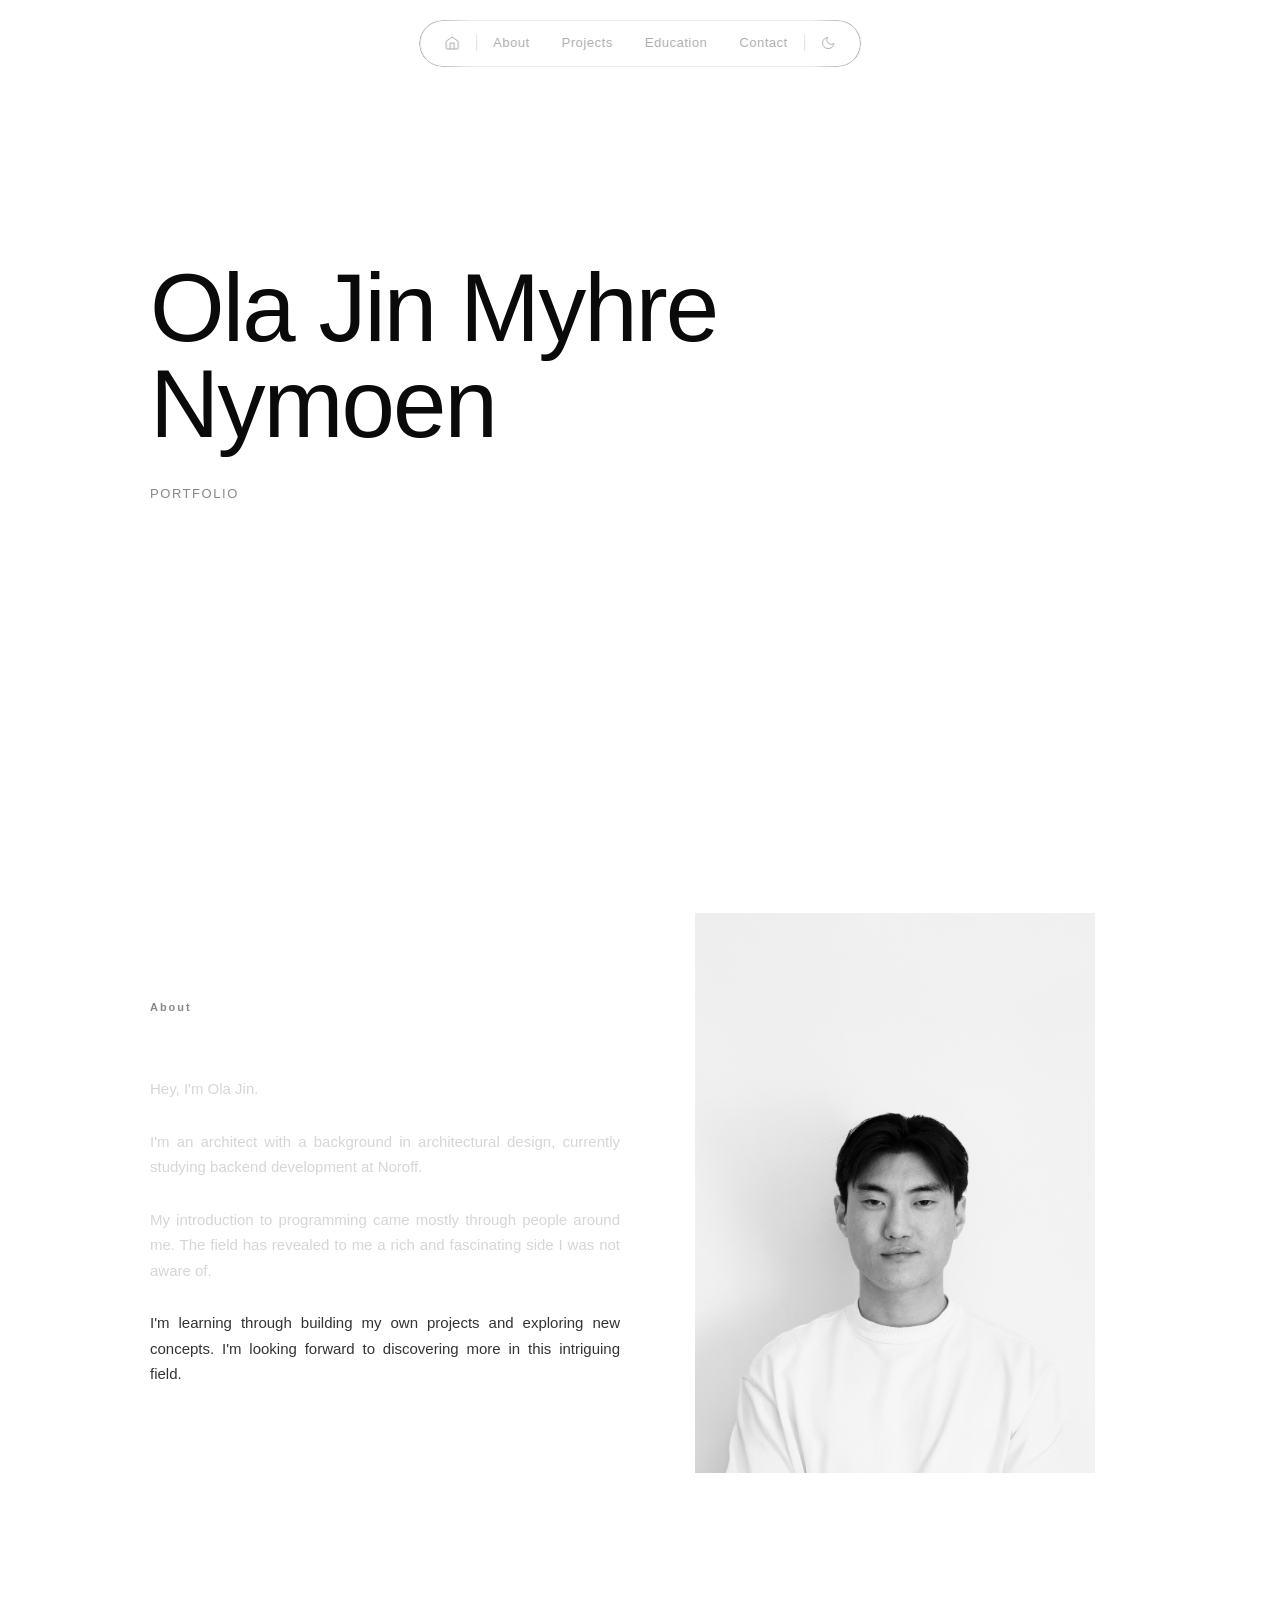
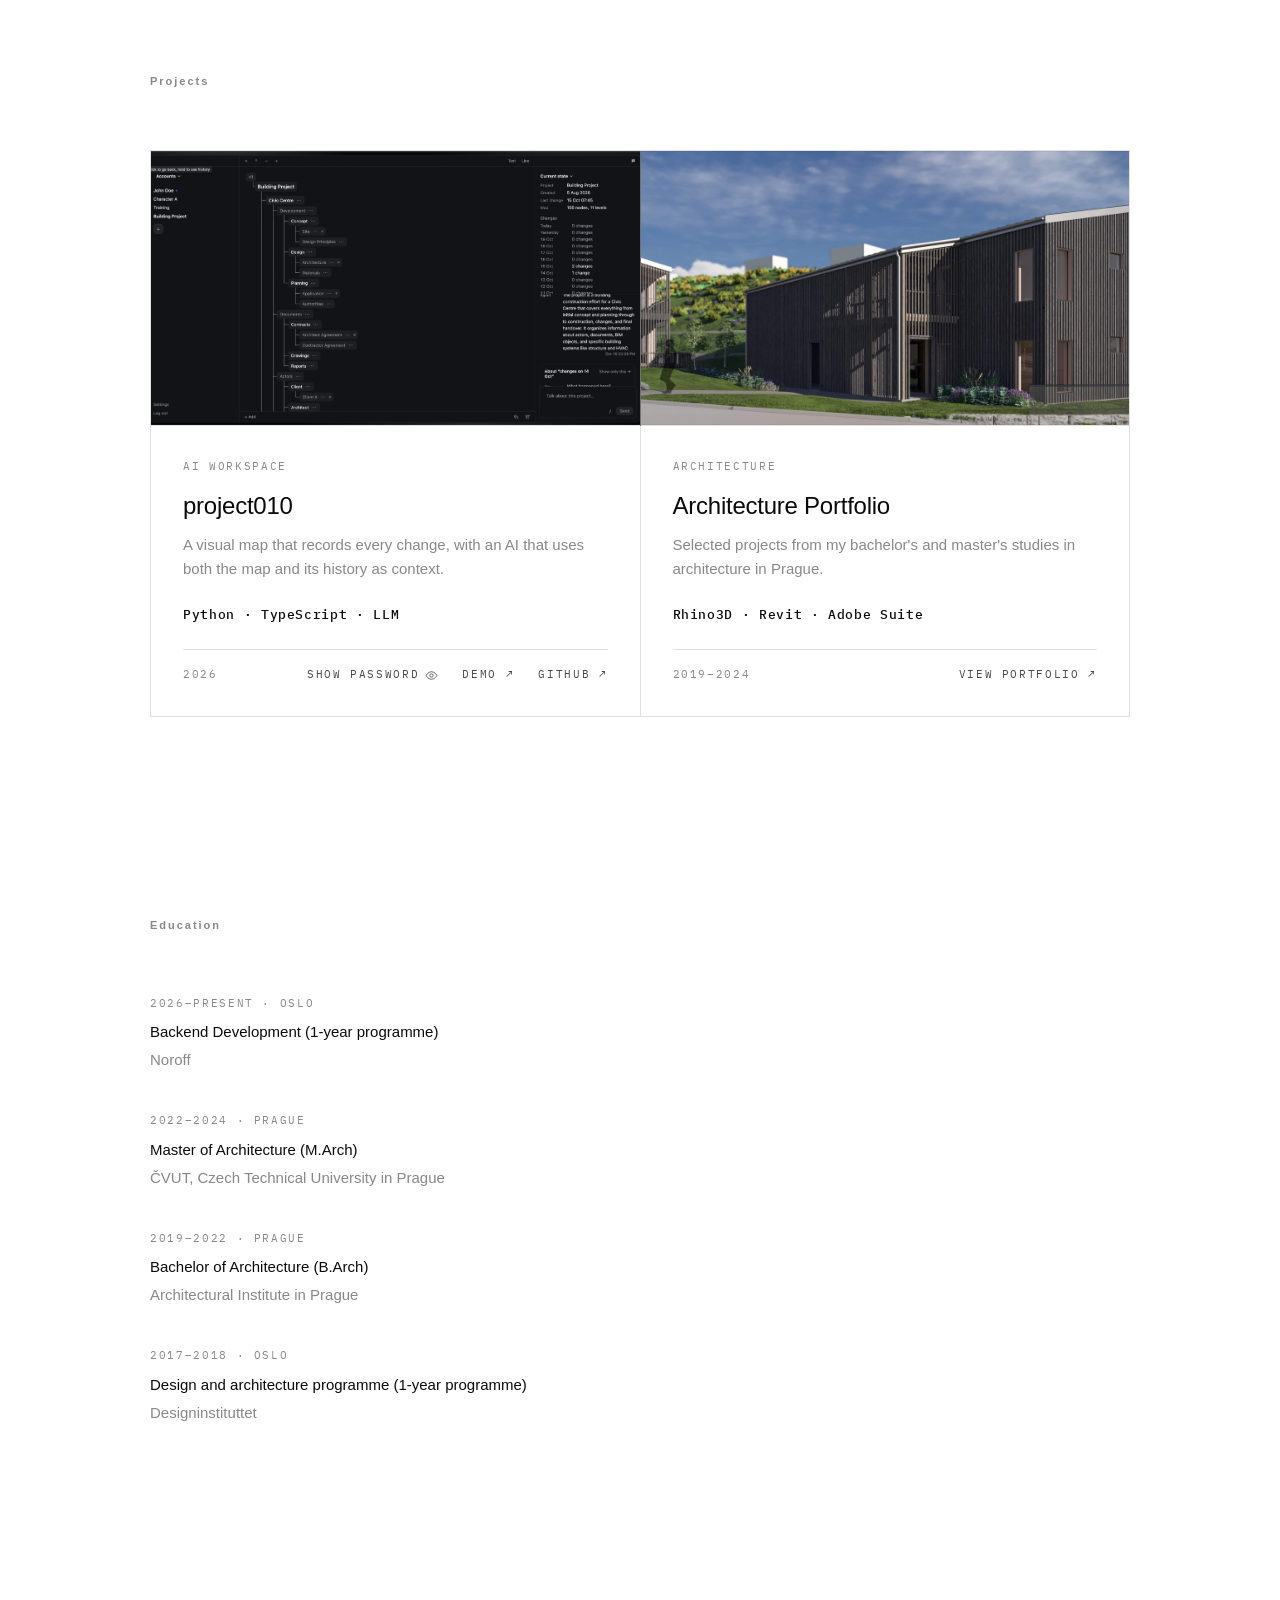
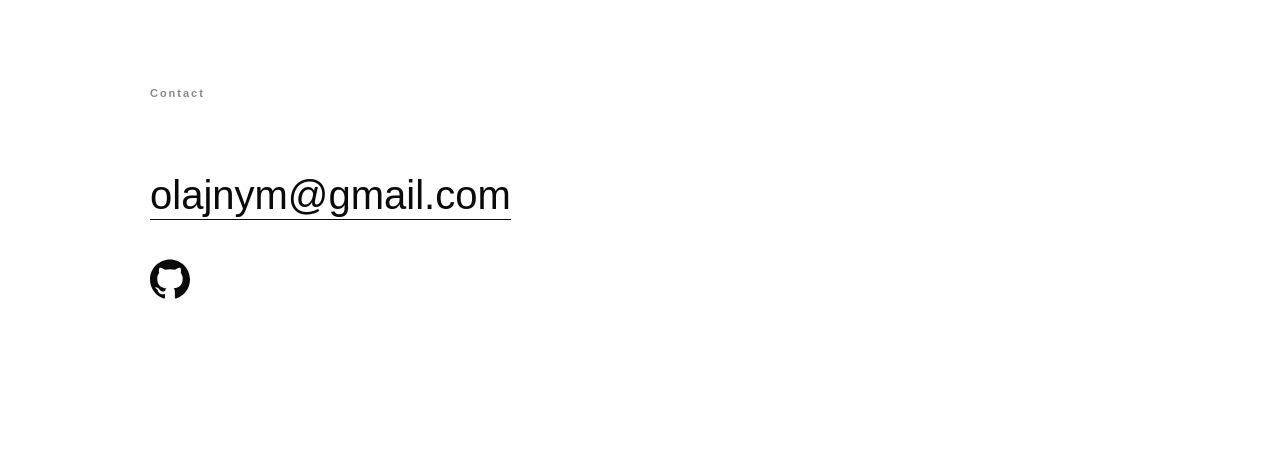
==== index.html @ 300e78ad "About: heading moves with the bio, centred together against the photo Co-Authored-By: Claude Opus 5." ====
<!DOCTYPE html>
<html lang="en">
<head>
    <meta charset="UTF-8">
    <meta name="viewport" content="width=device-width, initial-scale=1.0">
    <title>Ola Jin Myhre Nymoen - Portfolio</title>

    <link rel="preconnect" href="https://fonts.googleapis.com">
    <link rel="preconnect" href="https://fonts.gstatic.com" crossorigin>
    <link rel="stylesheet" href="https://fonts.googleapis.com/css2?family=IBM+Plex+Mono:wght@400;500&display=swap">

    <link rel="stylesheet" href="src/styles/base.css">
    <link rel="stylesheet" href="src/styles/layout.css">
    <link rel="stylesheet" href="src/styles/night-mode.css">
    <link rel="stylesheet" href="src/components/navbar/navbar.css">
    <link rel="stylesheet" href="src/components/particles/particles.css">
    <link rel="stylesheet" href="src/components/projectCards/projectCards.css">
</head>

<body>

    <div id="navbar"></div>

    <canvas id="particle-canvas"></canvas>

    <!-- HOME -->
    <section id="home">
        <h1>
            <span id="name-toggle">
                Ola Jin Myhre<br>
                <span class="name-nymoen">Nymoen</span>
            </span>
        </h1>
        <p class="title">portfolio</p>
    </section>

    <!-- ABOUT -->
    <section id="about">
        <div class="about-inner">
            <h2>About</h2>
            <div class="about-text">
                <p class="bio-line">Hey, I'm Ola Jin.</p>
                <p class="bio-line">I'm an architect with a background in architectural design, currently studying backend development at Noroff.</p>
                <p class="bio-line">My introduction to programming came mostly through people around me. The field has revealed to me a rich and fascinating side I was not aware of.</p>
                <p class="bio-line">I'm learning through building my own projects and exploring new concepts. I'm looking forward to discovering more in this intriguing field.</p>
            </div>
            <div class="about-image">
                <img src="assets/images/profile.jpg" alt="Ola Jin Myhre Nymoen">
            </div>
        </div>
    </section>

    <!-- WORK -->
    <section id="projects">
        <h2>Projects</h2>
        <div class="project-grid">

            <article class="project-card" data-spotlight>
                <div class="project-image">
                    <img src="assets/images/project010.jpg" alt="project010: a building project organized as a tree of nodes, with the chat panel on the right">
                </div>
                <div class="project-body">
                    <p class="project-label">AI workspace</p>
                    <h3>project010</h3>
                    <p class="project-description">A visual map that records every change, with an AI that uses both the map and its history as context.</p>
                    <p class="project-stack">Python &middot; TypeScript &middot; LLM</p>
                    <div class="project-footer">
                        <span>2026</span>
                        <span class="project-links">
                            <span class="project-password" data-password="fjellrev-27"></span>
                            <a href="https://demo-one.fly.dev" class="project-link" target="_blank" rel="noopener noreferrer">Demo &nearr;</a>
                            <a href="https://github.com/olajmn/project010" class="project-link" target="_blank" rel="noopener noreferrer">GitHub &nearr;</a>
                        </span>
                    </div>
                </div>
            </article>

            <article class="project-card" data-spotlight>
                <div class="project-image project-image--carousel" data-carousel>
                    <img src="assets/images/architecture/01-sagvaag-senior-garden.jpg" alt="Sagvåg Senior Garden, 2024" class="is-active">
                    <img src="assets/images/architecture/02-in-the-quarry.jpg" alt="In the Quarry, 2023" loading="lazy">
                    <img src="assets/images/architecture/03-shifted.jpg" alt="Shifted, 2022" loading="lazy">
                    <img src="assets/images/architecture/04-shifted-model.jpg" alt="Shifted, site model, 2022" loading="lazy">
                    <img src="assets/images/architecture/05-womens-house.jpg" alt="Women's House, 2021" loading="lazy">
                    <img src="assets/images/architecture/06-womens-house-axo.jpg" alt="Women's House, axonometric render, 2021" loading="lazy">
                    <!-- Passage left out for now — remove the comment to bring it back:
                    <img src="assets/images/architecture/passage.jpg" alt="Passage, 2021" loading="lazy"> -->
                    <img src="assets/images/architecture/07-lean-to-exterior.jpg" alt="Lean-to, exterior, 2020" loading="lazy">
                    <img src="assets/images/architecture/08-lean-to-night.jpg" alt="Lean-to, night view, 2020" loading="lazy">
                </div>
                <div class="project-body">
                    <p class="project-label">Architecture</p>
                    <h3>Architecture Portfolio</h3>
                    <p class="project-description">Selected projects from my bachelor's and master's studies in architecture in Prague.</p>
                    <p class="project-stack">Rhino3D &middot; Revit &middot; Adobe Suite</p>
                    <div class="project-footer">
                        <span>2019&ndash;2024</span>
                        <a href="https://olajmn.github.io/architecture-portfolio/" class="project-link" target="_blank" rel="noopener noreferrer">View portfolio &nearr;</a>
                    </div>
                </div>
            </article>

        </div>
    </section>

    <!-- EDUCATION -->
    <section id="education">
        <h2>Education</h2>
        <div class="education-list">

            <div class="education-item">
                <p class="edu-meta">2026&ndash;present &middot; Oslo</p>
                <p class="edu-degree">Backend Development (1-year programme)</p>
                <p class="edu-school">Noroff</p>
            </div>

            <div class="education-item">
                <p class="edu-meta">2022&ndash;2024 &middot; Prague</p>
                <p class="edu-degree">Master of Architecture (M.Arch)</p>
                <p class="edu-school">ČVUT, Czech Technical University in Prague</p>
            </div>

            <div class="education-item">
                <p class="edu-meta">2019&ndash;2022 &middot; Prague</p>
                <p class="edu-degree">Bachelor of Architecture (B.Arch)</p>
                <p class="edu-school">Architectural Institute in Prague</p>
            </div>

            <div class="education-item">
                <p class="edu-meta">2017&ndash;2018 &middot; Oslo</p>
                <p class="edu-degree">Design and architecture programme (1-year programme)</p>
                <p class="edu-school">Designinstituttet</p>
            </div>

        </div>
    </section>

    <!-- CONTACT -->
    <section id="contact">
        <h2>Contact</h2>
        <a href="mailto:olajnym@gmail.com">olajnym@gmail.com</a>
        <div class="contact-icons">
            <a href="https://github.com/olajmn" target="_blank">
                <svg role="img" viewBox="0 0 24 24" xmlns="http://www.w3.org/2000/svg"><title>GitHub</title><path d="M12 .297c-6.63 0-12 5.373-12 12 0 5.303 3.438 9.8 8.205 11.385.6.113.82-.258.82-.577 0-.285-.01-1.04-.015-2.04-3.338.724-4.042-1.61-4.042-1.61C4.422 18.07 3.633 17.7 3.633 17.7c-1.087-.744.084-.729.084-.729 1.205.084 1.838 1.236 1.838 1.236 1.07 1.835 2.809 1.305 3.495.998.108-.776.417-1.305.76-1.605-2.665-.3-5.466-1.332-5.466-5.93 0-1.31.465-2.38 1.235-3.22-.135-.303-.54-1.523.105-3.176 0 0 1.005-.322 3.3 1.23.96-.267 1.98-.399 3-.405 1.02.006 2.04.138 3 .405 2.28-1.552 3.285-1.23 3.285-1.23.645 1.653.24 2.873.12 3.176.765.84 1.23 1.91 1.23 3.22 0 4.61-2.805 5.625-5.475 5.92.42.36.81 1.096.81 2.22 0 1.606-.015 2.896-.015 3.286 0 .315.21.69.825.57C20.565 22.092 24 17.592 24 12.297c0-6.627-5.373-12-12-12"/></svg>
            </a>
        </div>
    </section>

    <footer></footer>

    <script type="module" src="src/main.js"></script>

</body>
</html>
---- src/styles/base.css ----
/* ============================================================
   PORTFOLIO — Ola Jin Myhre Nymoen
   Style: Minimalist, black & white, Helvetica
   ============================================================ */


/* ===========================
   RESET & VARIABLES
=========================== */

*, *::before, *::after {
    margin: 0;
    padding: 0;
    box-sizing: border-box;
}

:root {
    --black: #0a0a0a;
    --white: #ffffff;
    --gray: #888888;
    --font: 'Helvetica Neue', Helvetica, Arial, sans-serif;
    --font-mono: 'IBM Plex Mono', ui-monospace, Menlo, monospace;
    --line: rgba(0, 0, 0, 0.12);
    --spot-border: rgba(0, 0, 0, 0.85);   /* frame spotlight, see effects/frameSpotlight.js */
    --max-width: 1100px;
}


/* ===========================
   BASE
=========================== */

body {
    font-family: var(--font);
    color: var(--black);
    background-color: var(--white);
    font-size: 16px;
    line-height: 1.6;
    transition: background-color 0.8s ease, color 0.8s ease;
}

nav, section, footer {
    position: relative;
    z-index: 1;
}

#name-toggle {
    cursor: pointer;
}
---- src/styles/layout.css ----
/* Contents
    1. Sections        (shared section box and h2)
    2. Home
    3. About
    4. Education
    5. Contact
    6. Mobile
   Projects lives in components/projectCards/projectCards.css
*/


/* ===========================
   1. SECTIONS
=========================== */

section {
    max-width: var(--max-width);
    margin: 0 auto;
    padding: 100px 60px;
    scroll-margin-top: 70px;
}

h2 {
    font-size: 11px;
    letter-spacing: 0.18em;
    color: var(--gray);
    margin-bottom: 60px;
    min-height: 1.6em;
}


/* ===========================
   2. HOME
=========================== */

#home {
    padding-top: 260px;
    padding-bottom: 40vh;
    min-height: calc(500px + 40vh);
}

#home h1 {
    font-size: clamp(48px, 8vw, 96px);
    font-weight: 300;
    line-height: 1.0;
    letter-spacing: -0.02em;
    margin-bottom: 32px;
    transform-origin: left top;
}

#home .title {
    font-size: 13px;
    font-weight: 400;
    letter-spacing: 0.12em;
    text-transform: uppercase;
    color: var(--gray);
    margin-bottom: 8px;
}


/* ===========================
   3. ABOUT
=========================== */

#about {
    padding-top: 40px;
}

/* Heading and bio form one block, centred against the photo: the two 1fr rows
   share the leftover height equally above and below it. */
.about-inner {
    display: grid;
    grid-template-columns: repeat(2, 1fr);
    grid-template-rows: 1fr auto auto 1fr;
    grid-template-areas:
        ".       image"
        "heading image"
        "text    image"
        ".       image";
    column-gap: 40px;
}

#about h2       { grid-area: heading; }
.about-text     { grid-area: text; }

.about-image {
    grid-area: image;
    width: 85%;
    margin: 0 auto;
}

.about-image img {
    width: 100%;
    height: 560px;
    object-fit: cover;
    object-position: top;
    display: block;
    filter: grayscale(100%);
}

#about p {
    font-size: 15px;
    font-weight: 400;
    line-height: 1.7;
    max-width: 680px;
    color: #333;
    margin-bottom: 27px;
    text-align: justify;
}

.bio-line {
    transition: opacity 0.15s ease;
}

/* No trailing margin, so the centring against the photo is exact */
#about p:last-child {
    margin-bottom: 0;
}


/* ===========================
   4. EDUCATION
=========================== */

.education-list {
    display: flex;
    flex-direction: column;
    gap: 40px;
}

.education-item {
    display: flex;
    flex-direction: column;
    gap: 4px;
}

/* Metadata (years, place) in mono, content in Helvetica — same rule as the project cards */
.edu-meta {
    font-family: var(--font-mono);
    font-size: 11px;
    letter-spacing: 0.15em;
    text-transform: uppercase;
    color: var(--gray);
    margin-bottom: 4px;
}

.edu-degree,
.edu-school {
    font-size: 15px;
    font-weight: 400;
}

.edu-degree { color: var(--black); }
.edu-school { color: var(--gray); }


/* ===========================
   5. CONTACT
=========================== */

#contact {
    padding-top: 160px;
    padding-bottom: 160px;
}

#contact a {
    font-size: clamp(24px, 4vw, 40px);
    font-weight: 300;
    color: var(--black);
    text-decoration: none;
    border-bottom: 1px solid var(--black);
    padding-bottom: 2px;
    transition: opacity 0.2s;
}

#contact a:hover { opacity: 0.35; }

.contact-icons {
    margin-top: 32px;
    display: flex;
    gap: 20px;
}

#contact .contact-icons a {
    color: var(--black);
    opacity: 1;
    transition: opacity 0.2s;
    border-bottom: none;
    padding-bottom: 0;
    font-size: inherit;
}

#contact .contact-icons a:hover {
    opacity: 0.35;
}

.contact-icons svg {
    width: 40px;
    height: 40px;
    fill: currentColor;
}


/* ===========================
   6. MOBILE
=========================== */

@media (max-width: 768px) {

    section {
        padding: 72px 24px;
    }

    #home {
        padding-top: 140px;
        padding-bottom: 60px;
        min-height: 0;
    }

    /* Same order as before on phones: heading, photo, text */
    .about-inner {
        grid-template-columns: 1fr;
        grid-template-rows: auto;
        grid-template-areas: "heading" "image" "text";
    }

    .about-image {
        width: 100%;
        margin-bottom: 48px;
    }

    .about-image img {
        height: 420px;
    }

    #contact {
        padding-top: 80px;
        padding-bottom: 80px;
    }

    footer {
        padding: 28px 24px;
    }
}
---- src/styles/night-mode.css ----
/* ===========================
   NIGHT MODE
=========================== */

body.night-mode                        { background-color: #000; color: var(--white); --line: rgba(255, 255, 255, 0.12); --spot-border: rgba(255, 255, 255, 0.7); }
body.night-mode #home h1               { color: var(--white); }
body.night-mode #about p,
body.night-mode h2                     { color: rgba(255, 255, 255, 0.6); }
body.night-mode #contact a             { color: var(--white); border-color: var(--white); }

body.night-mode #particle-canvas       { opacity: 1; }
body.night-mode #particle-canvas.is-dimmed { opacity: 0.35; }   /* past the hero, see particles.js */

body.night-mode .edu-degree            { color: var(--white); }
---- src/components/navbar/navbar.css ----
/* ===========================
   NAVBAR — structure
=========================== */

nav {
    position: fixed;
    top: 20px;
    left: 50%;
    transform: translateX(-50%);
    display: inline-flex;
    align-items: center;
    gap: 16px;
    padding: 13px 25px;   /* 12px 24px + the 1px frame drawn by ::before */
    background: rgba(255, 255, 255, 0.3);
    backdrop-filter: blur(16px);
    -webkit-backdrop-filter: blur(16px);
    border-radius: 100px;
    z-index: 100;
    white-space: nowrap;
    overflow: hidden;
    --nav-line: rgba(0, 0, 0, 0.08);
    --nav-cap: rgba(0, 0, 0, 0.35);   /* darker ends, like brackets: ( … ) */
}

/* The frame is drawn as a 1px ring instead of a border, because overflow: hidden
   would clip a highlight placed over a real border.
   ::before is the resting line, ::after the spotlight that follows the mouse
   (--spot-x / --spot-y from effects/frameSpotlight.js). */
nav::before,
nav::after {
    content: '';
    position: absolute;
    inset: 0;
    padding: 1px;
    border-radius: inherit;
    pointer-events: none;
    -webkit-mask: linear-gradient(#000 0 0) content-box, linear-gradient(#000 0 0);
    -webkit-mask-composite: xor;
    mask-composite: exclude;
}

nav::before {
    background:
        linear-gradient(to right, var(--nav-cap), transparent 50px, transparent calc(100% - 50px), var(--nav-cap)),
        var(--nav-line);
}

nav::after {
    background: radial-gradient(150px circle at var(--spot-x, 50%) var(--spot-y, 50%), var(--spot-border), transparent 70%);
    opacity: 0;
    transition: opacity 0.3s ease;
}

.navbar-home {
    color: #aaa;
    display: flex;
    align-items: center;
    transition: color 0.2s;
}

.navbar-divider {
    width: 1px;
    height: 16px;
    background: #e0e0e0;
    transition: background 0.6s ease;
}

.navbar-links {
    display: flex;
    gap: 32px;
}

.navbar-links a {
    font-size: 13px;
    letter-spacing: 0.04em;
    text-decoration: none;
    color: #aaa;
    transition: color 0.2s;
}

.navbar-night-toggle {
    position: relative;
    width: 15px;
    height: 15px;
    background: none;
    border: none;
    cursor: pointer;
    color: #aaa;
    padding: 0;
    transition: color 0.2s;
}

.icon-moon, .icon-sun {
    position: absolute;
    top: 50%;
    left: 50%;
    transition: opacity 0.4s ease, transform 0.4s ease;
}

.icon-moon {
    opacity: 1;
    transform: translate(-50%, -50%) rotate(0deg) scale(1);
}

.icon-sun {
    opacity: 0;
    transform: translate(-50%, -50%) rotate(-90deg) scale(0.5);
}


/* ===========================
   NAVBAR — hover
=========================== */

nav:hover::after              { opacity: 1; }
nav:hover .navbar-divider     { background: #cfcfcf; }   /* a hint, not a flash — the frame spotlight does the main work */
.navbar-home:hover            { color: #000; }
.navbar-links a:hover         { color: #000; }
.navbar-night-toggle:hover    { color: #000; }


/* ===========================
   NAVBAR — night mode
=========================== */

body.night-mode nav                  { background: rgba(0, 0, 0, 0.3); --nav-line: rgba(255, 255, 255, 0.12); --nav-cap: rgba(255, 255, 255, 0.35); }
body.night-mode nav:hover .navbar-divider { background: rgba(255, 255, 255, 0.22); }

body.night-mode .navbar-home            { color: rgba(255, 255, 255, 0.4); }
body.night-mode .navbar-home:hover      { color: #fff; }

body.night-mode .navbar-links a         { color: rgba(255, 255, 255, 0.4); }
body.night-mode .navbar-links a:hover   { color: #fff; }

body.night-mode .navbar-divider         { background: rgba(255, 255, 255, 0.15); }

body.night-mode .navbar-night-toggle    { color: rgba(255, 255, 255, 0.4); }
body.night-mode .navbar-night-toggle:hover { color: #fff; }

body.night-mode .icon-moon { opacity: 0; transform: translate(-50%, -50%) rotate(90deg) scale(0.5); }
body.night-mode .icon-sun  { opacity: 1; transform: translate(-50%, -50%) rotate(0deg) scale(1); }


/* ===========================
   NAVBAR — mobile
=========================== */

@media (max-width: 768px) {
    nav {
        padding: 11px 17px;
        gap: 10px;
    }

    .navbar-links {
        gap: 16px;
    }
}

@media (max-width: 400px) {
    .navbar-links {
        gap: 10px;
    }

    .navbar-links a {
        font-size: 12px;
    }
}
---- src/components/particles/particles.css ----
#particle-canvas {
    position: fixed;
    top: 0;
    left: 0;
    width: 100%;
    height: 100%;
    z-index: 0;
    opacity: 0;
    pointer-events: none;
    transition: opacity 0.8s ease;
}
---- src/components/projectCards/projectCards.css ----
/* ===========================
   PROJECT CARDS
=========================== */

/* Contents
    1. Grid and card
    2. Image
       - .project-image--carousel   (driven by carousel.js)
    3. Text
       - .project-label, h3, .project-description, .project-stack
    4. Footer and links
    5. Demo password                (filled in by demoPassword.js)
    6. Hover
    7. Image seam (desktop)
    8. Mobile
    9. Night mode
*/


/* ===========================
   1. GRID AND CARD
=========================== */

.project-grid {
    display: grid;
    grid-template-columns: repeat(2, 1fr);
    border-top: 1px solid var(--line);
    border-left: 1px solid var(--line);
}

/* Each card draws only its right and bottom edge, so neighbours share one line */
.project-card {
    position: relative;
    display: flex;
    flex-direction: column;
    border-right: 1px solid var(--line);
    border-bottom: 1px solid var(--line);
    --tint: rgba(0, 0, 0, 0.025);
}

.project-body {
    display: flex;
    flex-direction: column;
    flex: 1;
    padding: 32px;
}


/* ===========================
   2. IMAGE
=========================== */

.project-image {
    aspect-ratio: 16 / 9;
    overflow: hidden;
    border-bottom: 1px solid var(--line);
}

.project-image img {
    width: 100%;
    height: 100%;
    object-fit: cover;
    object-position: center top;
    display: block;
    transition: transform 0.5s ease;
}

/* Images stacked on top of each other; carousel.js fades between them */
.project-image--carousel {
    position: relative;
}

.project-image--carousel img {
    position: absolute;
    inset: 0;
    object-position: center;
    opacity: 0;
    transition: opacity 1.2s ease, transform 0.5s ease;
}

.project-image--carousel img.is-active {
    opacity: 1;
}


/* ===========================
   3. TEXT
=========================== */

.project-label {
    font-family: var(--font-mono);
    font-size: 11px;
    letter-spacing: 0.15em;
    text-transform: uppercase;
    color: var(--gray);
    margin-bottom: 16px;
}

.project-card h3 {
    font-size: 24px;
    font-weight: 500;
    letter-spacing: -0.01em;
    line-height: 1.2;
    color: var(--black);
    margin-bottom: 12px;
}

.project-description {
    font-size: 15px;
    color: var(--gray);
    margin-bottom: 24px;
}

.project-stack {
    font-family: var(--font-mono);
    font-size: 13px;
    font-weight: 500;
    letter-spacing: 0.05em;
    margin-bottom: 24px;
}


/* ===========================
   4. FOOTER AND LINKS
=========================== */

/* margin-top: auto pins the footer to the bottom, so both cards line up */
.project-footer {
    margin-top: auto;
    padding-top: 16px;
    border-top: 1px solid var(--line);
    display: flex;
    flex-wrap: wrap;
    justify-content: space-between;
    gap: 8px 24px;
    font-family: var(--font-mono);
    font-size: 11px;
    letter-spacing: 0.15em;
    text-transform: uppercase;
    color: var(--gray);
}

.project-links {
    display: flex;
    flex-wrap: wrap;
    gap: 8px 24px;
}

.project-link {
    color: var(--black);
    text-decoration: none;
    opacity: 0.75;
    transition: opacity 0.3s ease;
}

.project-link:hover {
    opacity: 1;
}


/* ===========================
   5. DEMO PASSWORD
=========================== */

/* Filled in by demoPassword.js: "Show password" + eye, or the password + hide + copy */
.project-password {
    display: inline-flex;
    align-items: center;
    gap: 8px;
}

.password-toggle,
.password-copy {
    display: inline-flex;
    align-items: center;
    gap: 6px;
    font: inherit;
    letter-spacing: inherit;
    text-transform: inherit;
    background: none;
    border: none;
    padding: 0;
    cursor: pointer;
}

.password-text {
    color: var(--black);
    text-transform: none;
    user-select: all;
}

/* display: inline-flex above would otherwise override the hidden attribute */
.project-password [hidden] {
    display: none;
}

.project-password svg {
    width: 13px;
    height: 13px;
    flex-shrink: 0;
}


/* ===========================
   6. HOVER — zoom inside a fixed frame, an even tint, and a frame spotlight
=========================== */

.project-card:hover .project-image img { transform: scale(1.04); }

/* Only the content zooms — the stack line and footer (with its buttons) stay put */
.project-card h3,
.project-description {
    transition: transform 0.5s ease;
}

.project-card:hover h3,
.project-card:hover .project-description { transform: scale(1.03); }

/* An even tint over the whole card — only the frame follows the mouse */
.project-card::after {
    content: '';
    position: absolute;
    inset: 0;
    pointer-events: none;
    background: var(--tint);
    opacity: 0;
    transition: opacity 0.3s ease;
}

/* A spotlight that follows the mouse (--spot-x / --spot-y from effects/frameSpotlight.js),
   masked to a 1px ring over the card's frame.
   inset: -1px reaches the shared lines on the top/left owned by neighbours. */
.project-card::before {
    content: '';
    position: absolute;
    inset: -1px;
    padding: 1px;
    pointer-events: none;
    background: radial-gradient(300px circle at var(--spot-x, 50%) var(--spot-y, 50%), var(--spot-border), transparent 70%);
    -webkit-mask: linear-gradient(#000 0 0) content-box, linear-gradient(#000 0 0);
    -webkit-mask-composite: xor;
    mask-composite: exclude;
    opacity: 0;
    transition: opacity 0.3s ease;
}

.project-card:hover::before,
.project-card:hover::after { opacity: 1; }

@media (prefers-reduced-motion: reduce) {
    .project-card:hover .project-image img,
    .project-card:hover h3,
    .project-card:hover .project-description { transform: none; }
}


/* ===========================
   7. IMAGE SEAM (DESKTOP)
=========================== */

/* The light grey seam between two images reads as white next to dark photos.
   A 1px shadow on the left card's image covers that part of its right border.
   Desktop only — on mobile the cards stack and there is no seam. */
@media (min-width: 769px) {
    .project-card:nth-child(odd):not(:last-child) .project-image {
        box-shadow: 1px 0 0 rgba(0, 0, 0, 0.5);
    }
}


/* ===========================
   8. MOBILE
=========================== */

@media (max-width: 768px) {
    .project-grid {
        grid-template-columns: 1fr;
    }

    .project-body {
        padding: 24px;
    }
}


/* ===========================
   9. NIGHT MODE
=========================== */

body.night-mode .project-card      { --tint: rgba(255, 255, 255, 0.04); }
body.night-mode .project-link,
body.night-mode .password-text     { color: var(--white); }
body.night-mode .project-card h3   { color: var(--white); }
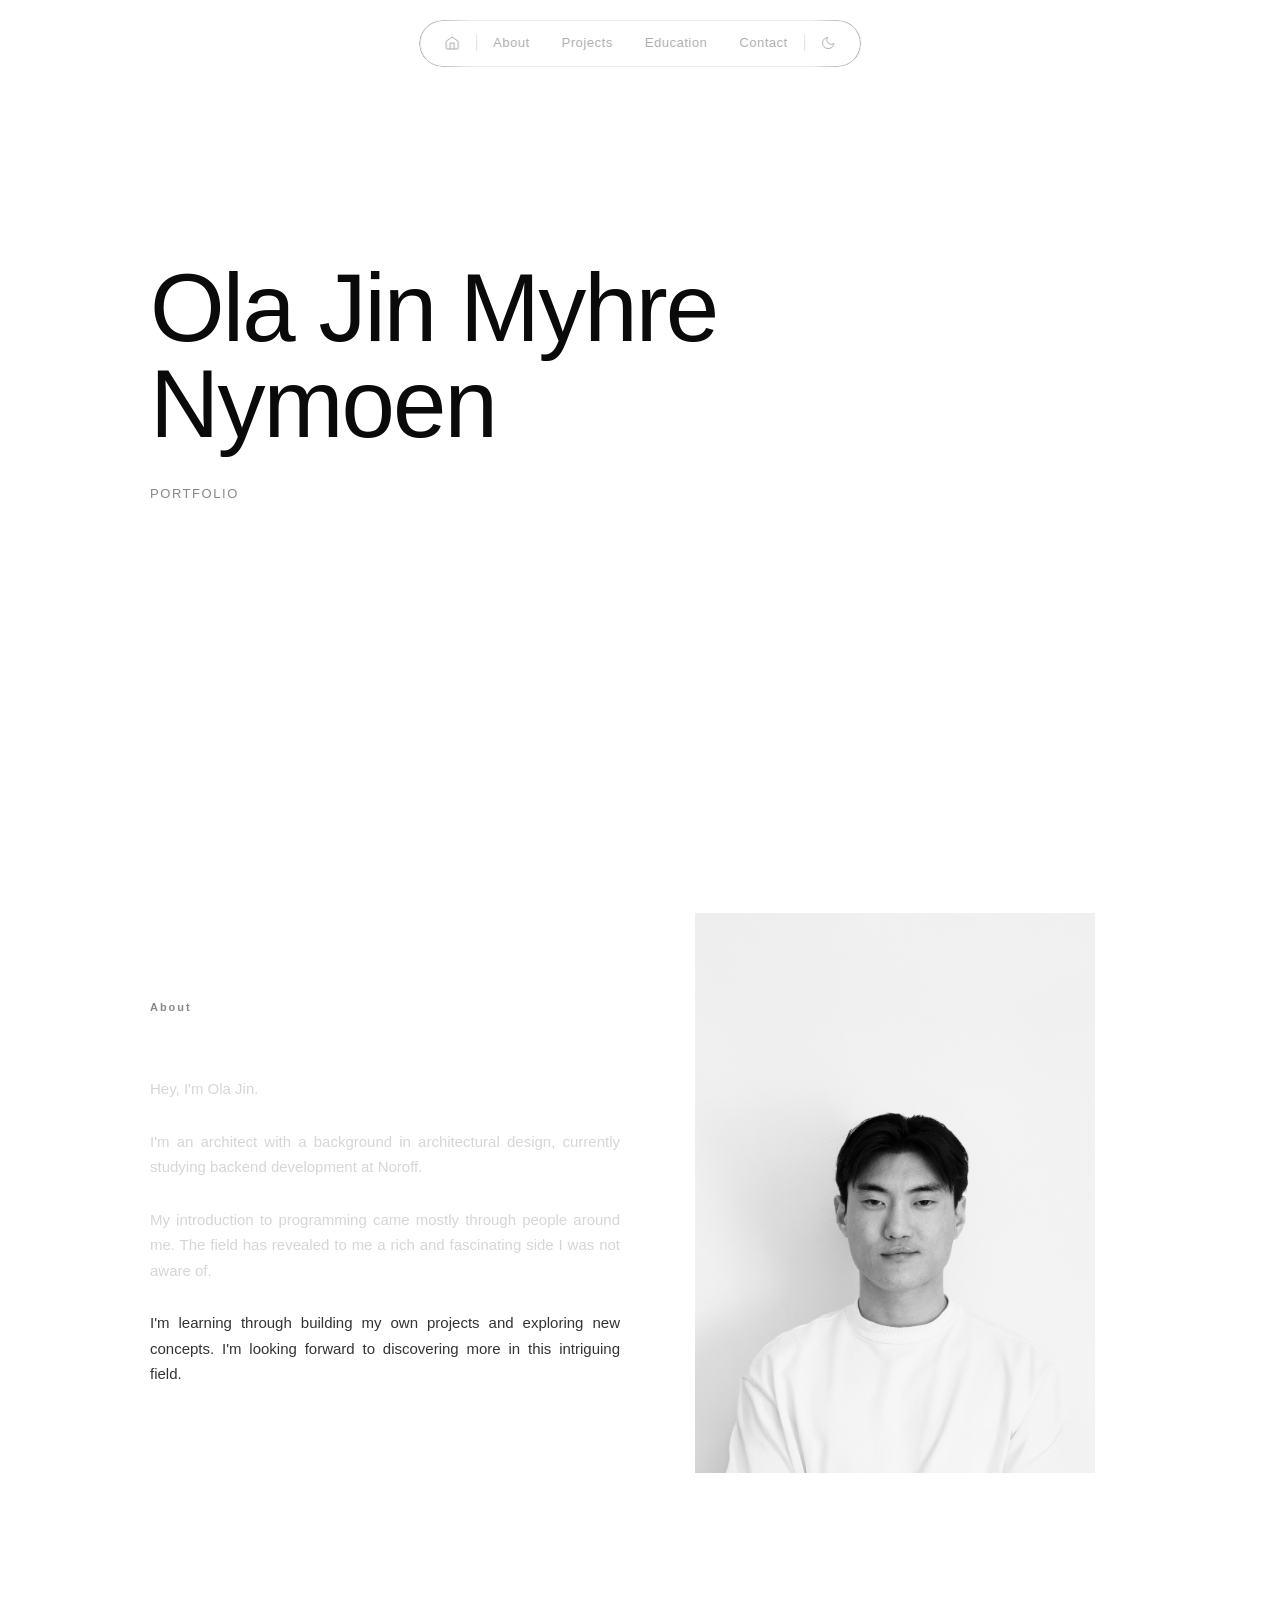
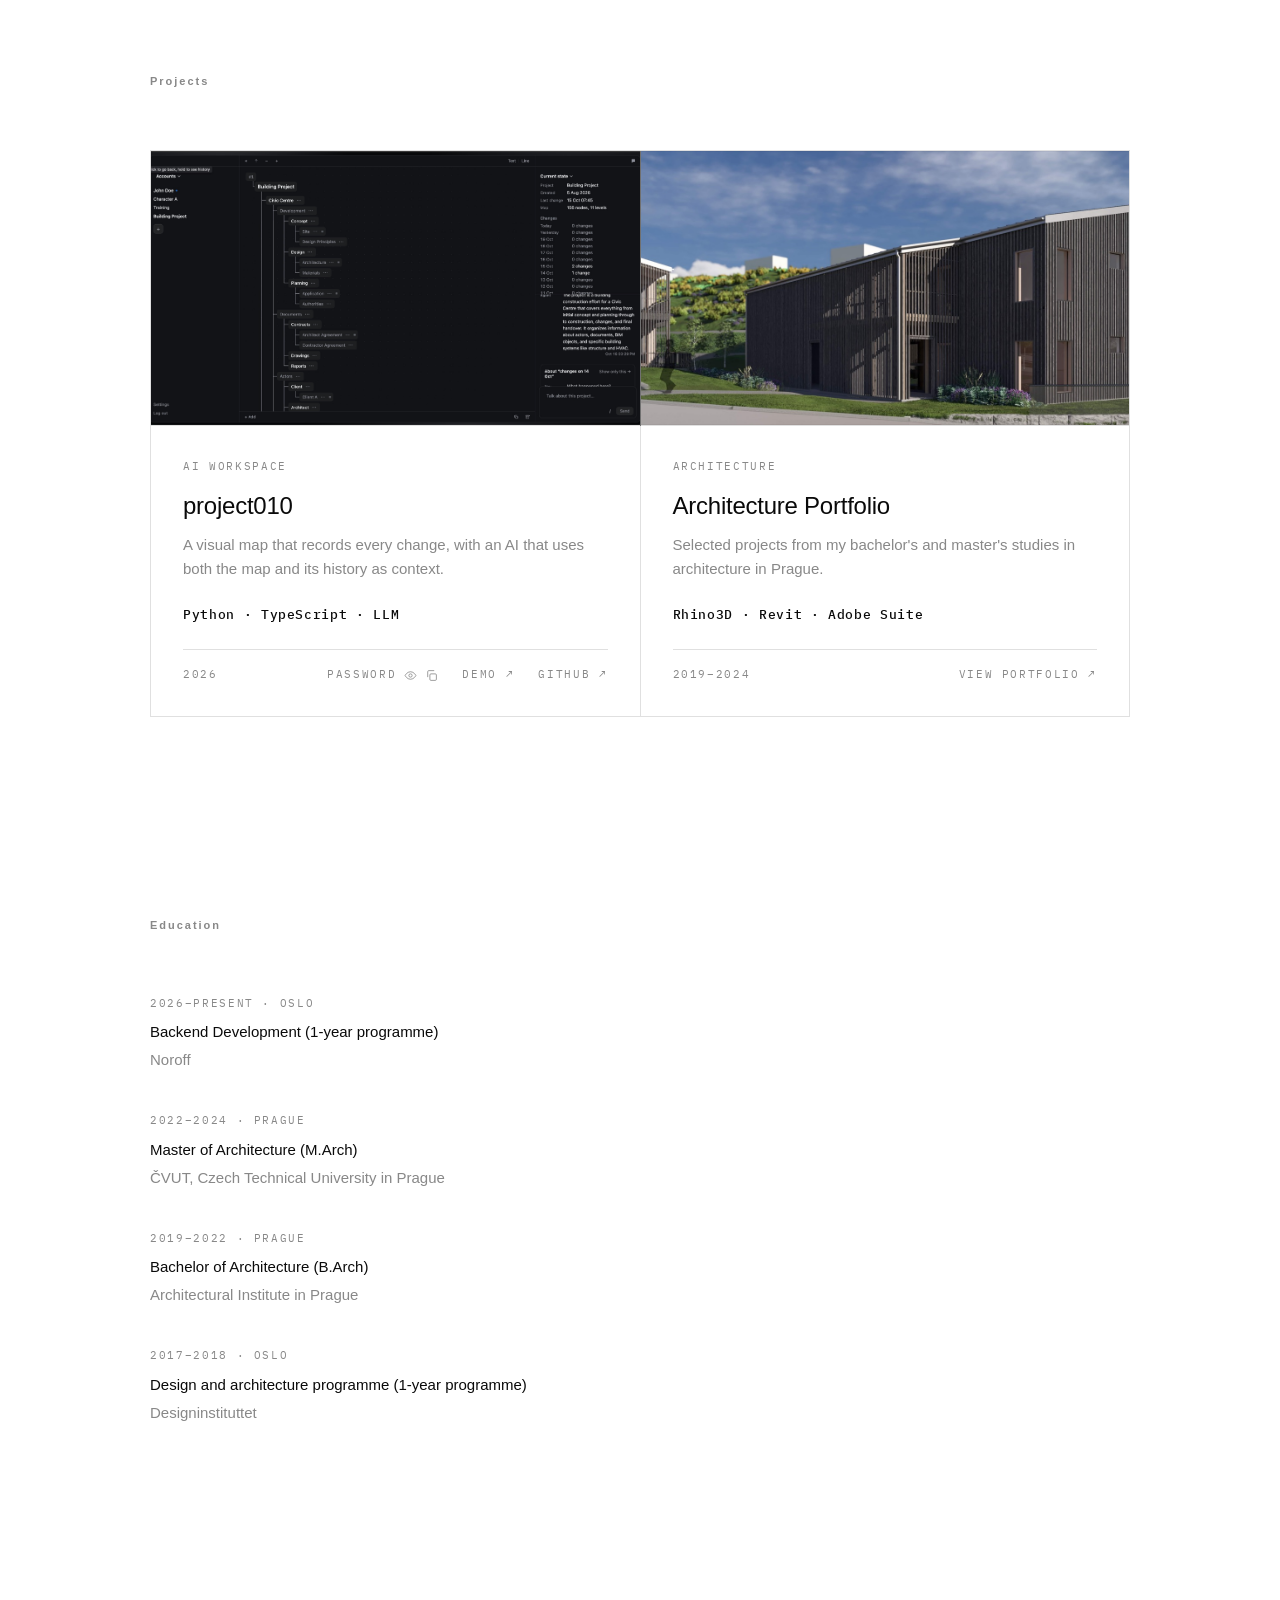
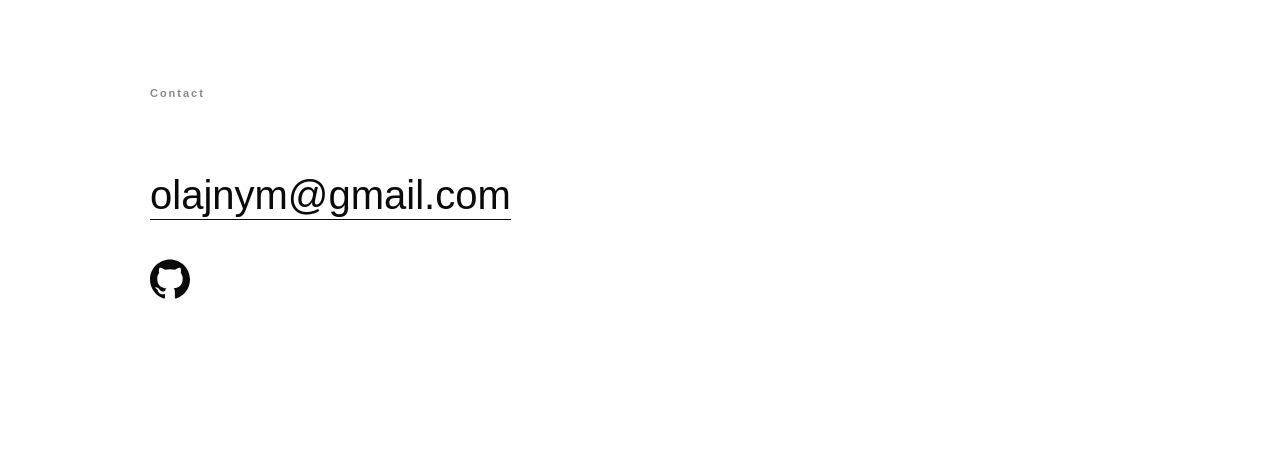
==== commit 384c5454: "Demo password styles in their own demoPassword.css, tidy leftovers Moves the password field, tooltip" ====
--- a/index.html
+++ b/index.html
@@ -15,6 +15,7 @@
     <link rel="stylesheet" href="src/components/navbar/navbar.css">
     <link rel="stylesheet" href="src/components/particles/particles.css">
     <link rel="stylesheet" href="src/components/projectCards/projectCards.css">
+    <link rel="stylesheet" href="src/components/projectCards/demoPassword.css">
 </head>
 
 <body>
--- a/src/components/projectCards/projectCards.css
+++ b/src/components/projectCards/projectCards.css
@@ -9,11 +9,11 @@
     3. Text
        - .project-label, h3, .project-description, .project-stack
     4. Footer and links
-    5. Demo password                (filled in by demoPassword.js)
-    6. Hover
-    7. Image seam (desktop)
-    8. Mobile
-    9. Night mode
+    5. Hover
+    6. Image seam (desktop)
+    7. Mobile
+    8. Night mode
+   The demo password in the footer has its own demoPassword.css
 */
 
 
@@ -146,63 +146,20 @@
     gap: 8px 24px;
 }
 
+/* Same grey as the year at rest; darkens on hover */
 .project-link {
+    color: var(--gray);
+    text-decoration: none;
+    transition: color 0.3s ease;
+}
+
+.project-link:hover {
     color: var(--black);
-    text-decoration: none;
-    opacity: 0.75;
-    transition: opacity 0.3s ease;
-}
-
-.project-link:hover {
-    opacity: 1;
-}
-
-
-/* ===========================
-   5. DEMO PASSWORD
-=========================== */
-
-/* Filled in by demoPassword.js: "Show password" + eye, or the password + hide + copy */
-.project-password {
-    display: inline-flex;
-    align-items: center;
-    gap: 8px;
-}
-
-.password-toggle,
-.password-copy {
-    display: inline-flex;
-    align-items: center;
-    gap: 6px;
-    font: inherit;
-    letter-spacing: inherit;
-    text-transform: inherit;
-    background: none;
-    border: none;
-    padding: 0;
-    cursor: pointer;
-}
-
-.password-text {
-    color: var(--black);
-    text-transform: none;
-    user-select: all;
-}
-
-/* display: inline-flex above would otherwise override the hidden attribute */
-.project-password [hidden] {
-    display: none;
-}
-
-.project-password svg {
-    width: 13px;
-    height: 13px;
-    flex-shrink: 0;
-}
-
-
-/* ===========================
-   6. HOVER — zoom inside a fixed frame, an even tint, and a frame spotlight
+}
+
+
+/* ===========================
+   5. HOVER — zoom inside a fixed frame, an even tint, and a frame spotlight
 =========================== */
 
 .project-card:hover .project-image img { transform: scale(1.04); }
@@ -255,7 +212,7 @@
 
 
 /* ===========================
-   7. IMAGE SEAM (DESKTOP)
+   6. IMAGE SEAM (DESKTOP)
 =========================== */
 
 /* The light grey seam between two images reads as white next to dark photos.
@@ -269,7 +226,7 @@
 
 
 /* ===========================
-   8. MOBILE
+   7. MOBILE
 =========================== */
 
 @media (max-width: 768px) {
@@ -284,10 +241,9 @@
 
 
 /* ===========================
-   9. NIGHT MODE
+   8. NIGHT MODE
 =========================== */
 
 body.night-mode .project-card      { --tint: rgba(255, 255, 255, 0.04); }
-body.night-mode .project-link,
-body.night-mode .password-text     { color: var(--white); }
+body.night-mode .project-link:hover { color: var(--white); }
 body.night-mode .project-card h3   { color: var(--white); }
--- a/src/components/projectCards/demoPassword.css
+++ b/src/components/projectCards/demoPassword.css
@@ -0,0 +1,125 @@
+/* ===========================
+   DEMO PASSWORD
+=========================== */
+
+/* Contents
+    1. Field          (filled in by demoPassword.js: "Password" or the password, eye, copy)
+    2. Tooltip        ("Toggle visibility" / "Copy password")
+    3. Copied bubble  (takes the tooltip's place, then floats up and fades)
+    4. Night mode
+*/
+
+
+/* ===========================
+   1. FIELD
+=========================== */
+
+.project-password {
+    display: inline-flex;
+    align-items: center;
+    gap: 8px;
+}
+
+.password-toggle,
+.password-copy {
+    display: inline-flex;
+    align-items: center;
+    background: none;
+    border: none;
+    padding: 0;
+    cursor: pointer;
+}
+
+.password-text.is-visible {
+    text-transform: none;
+    user-select: all;
+}
+
+.project-password svg {
+    width: 13px;
+    height: 13px;
+    flex-shrink: 0;
+}
+
+
+/* ===========================
+   2. TOOLTIP
+=========================== */
+
+.project-password [data-tooltip] {
+    position: relative;
+}
+
+/* Shared look of the tooltip and the "Copied!" bubble */
+.project-password [data-tooltip]::after,
+.copied-bubble {
+    position: absolute;
+    left: 50%;
+    z-index: 1;
+    padding: 5px 9px;
+    border-radius: 4px;
+    background: #222;
+    color: var(--white);
+    font-family: var(--font);
+    font-size: 12px;
+    letter-spacing: normal;
+    text-transform: none;
+    white-space: nowrap;
+    pointer-events: none;
+}
+
+.project-password [data-tooltip]::after {
+    content: attr(data-tooltip);
+    top: calc(100% + 8px);
+    transform: translateX(-50%);
+    opacity: 0;
+    transition: opacity 0.15s ease;
+}
+
+.project-password [data-tooltip]:hover::after {
+    opacity: 1;
+    transition-delay: 0.6s;
+}
+
+/* Set by demoPassword.js after copying, until the mouse leaves the button.
+   Hidden instantly, so "Copy password" seems to turn into "Copied!" */
+.project-password [data-tooltip].tooltip-hidden::after {
+    opacity: 0;
+    transition: none;
+}
+
+
+/* ===========================
+   3. COPIED BUBBLE
+=========================== */
+
+/* Appears exactly where the tooltip was, then floats upward and fades */
+.copied-bubble {
+    top: calc(100% + 8px);
+    animation: copied-float 1.2s ease-out forwards;
+}
+
+@keyframes copied-float {
+    0%, 35% { opacity: 1; transform: translate(-50%, 0); }
+    100%    { opacity: 0; transform: translate(-50%, -12px); }
+}
+
+@media (prefers-reduced-motion: reduce) {
+    .copied-bubble { animation: copied-fade 1.2s ease-out forwards; }
+
+    @keyframes copied-fade {
+        0%, 70% { opacity: 1; transform: translateX(-50%); }
+        100%    { opacity: 0; transform: translateX(-50%); }
+    }
+}
+
+
+/* ===========================
+   4. NIGHT MODE
+=========================== */
+
+body.night-mode .project-password [data-tooltip]::after,
+body.night-mode .copied-bubble {
+    background: #1a1a1a;
+    border: 1px solid rgba(255, 255, 255, 0.15);
+}
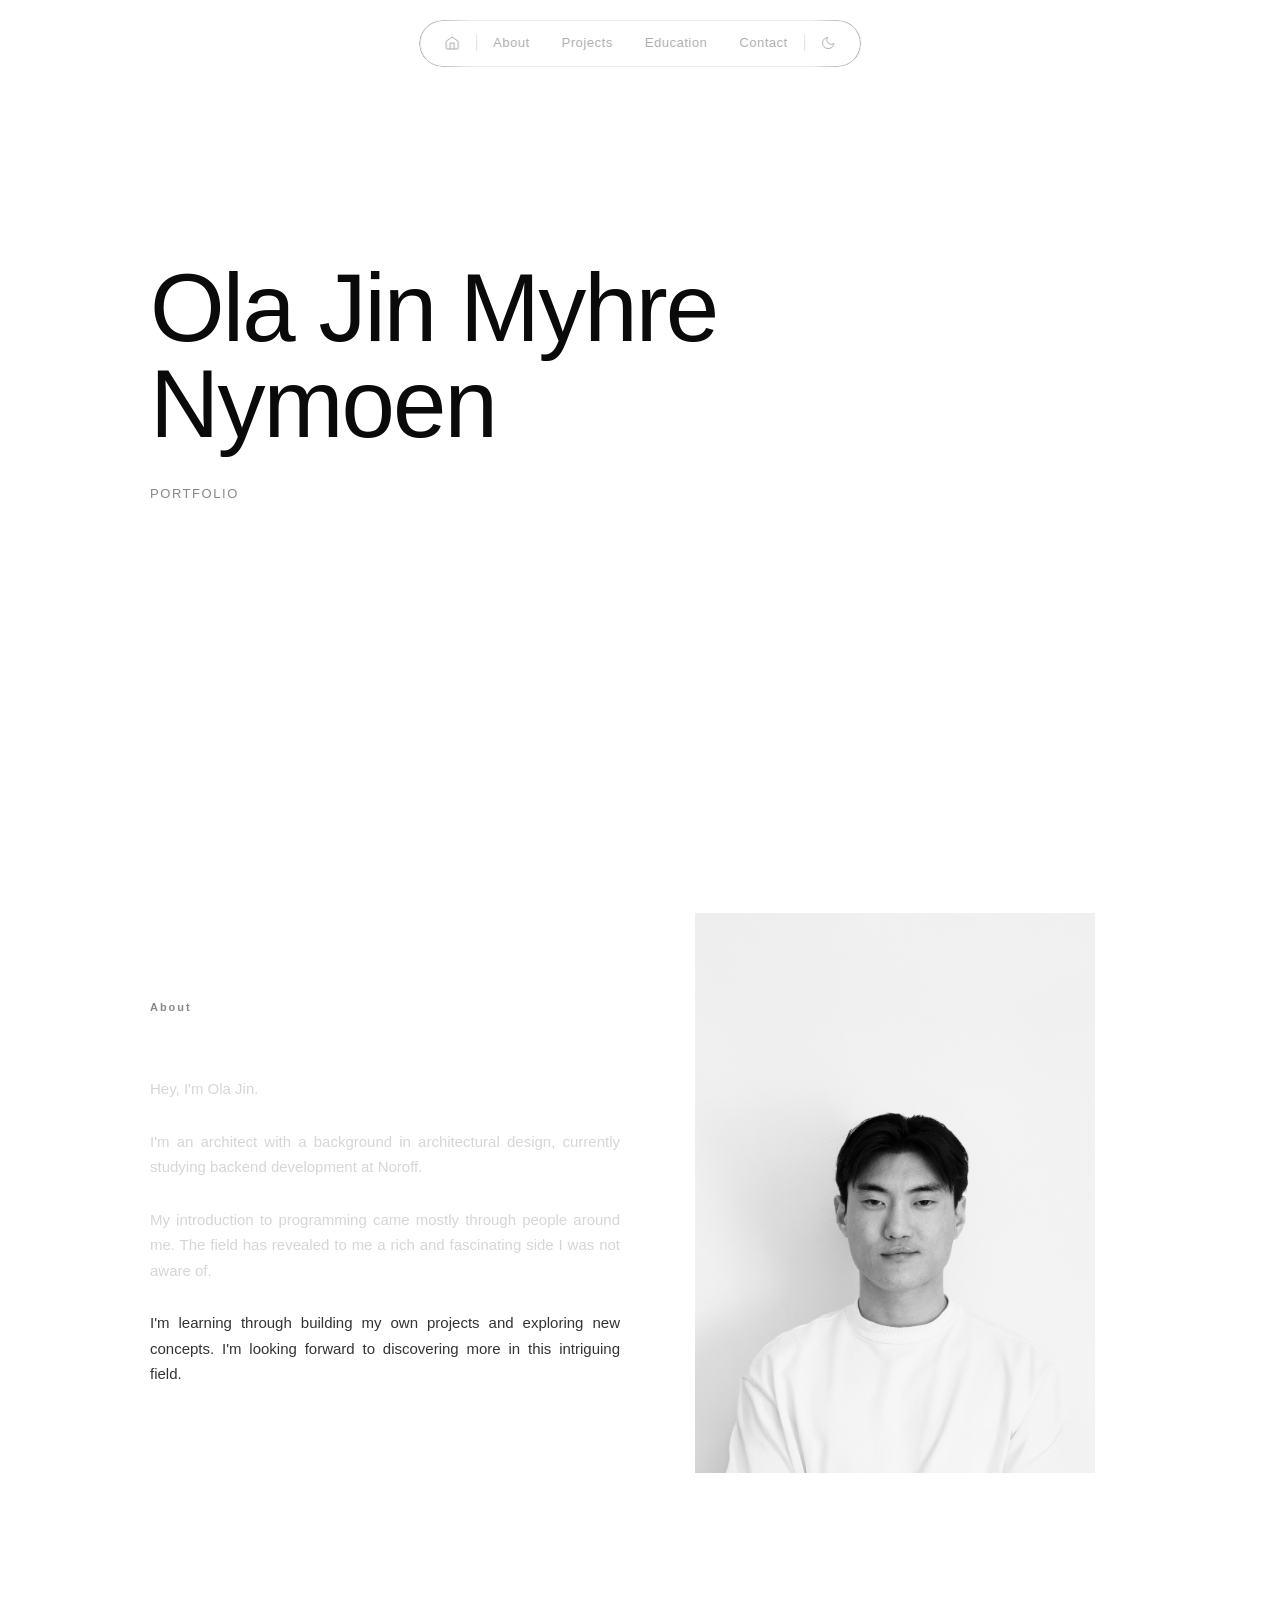
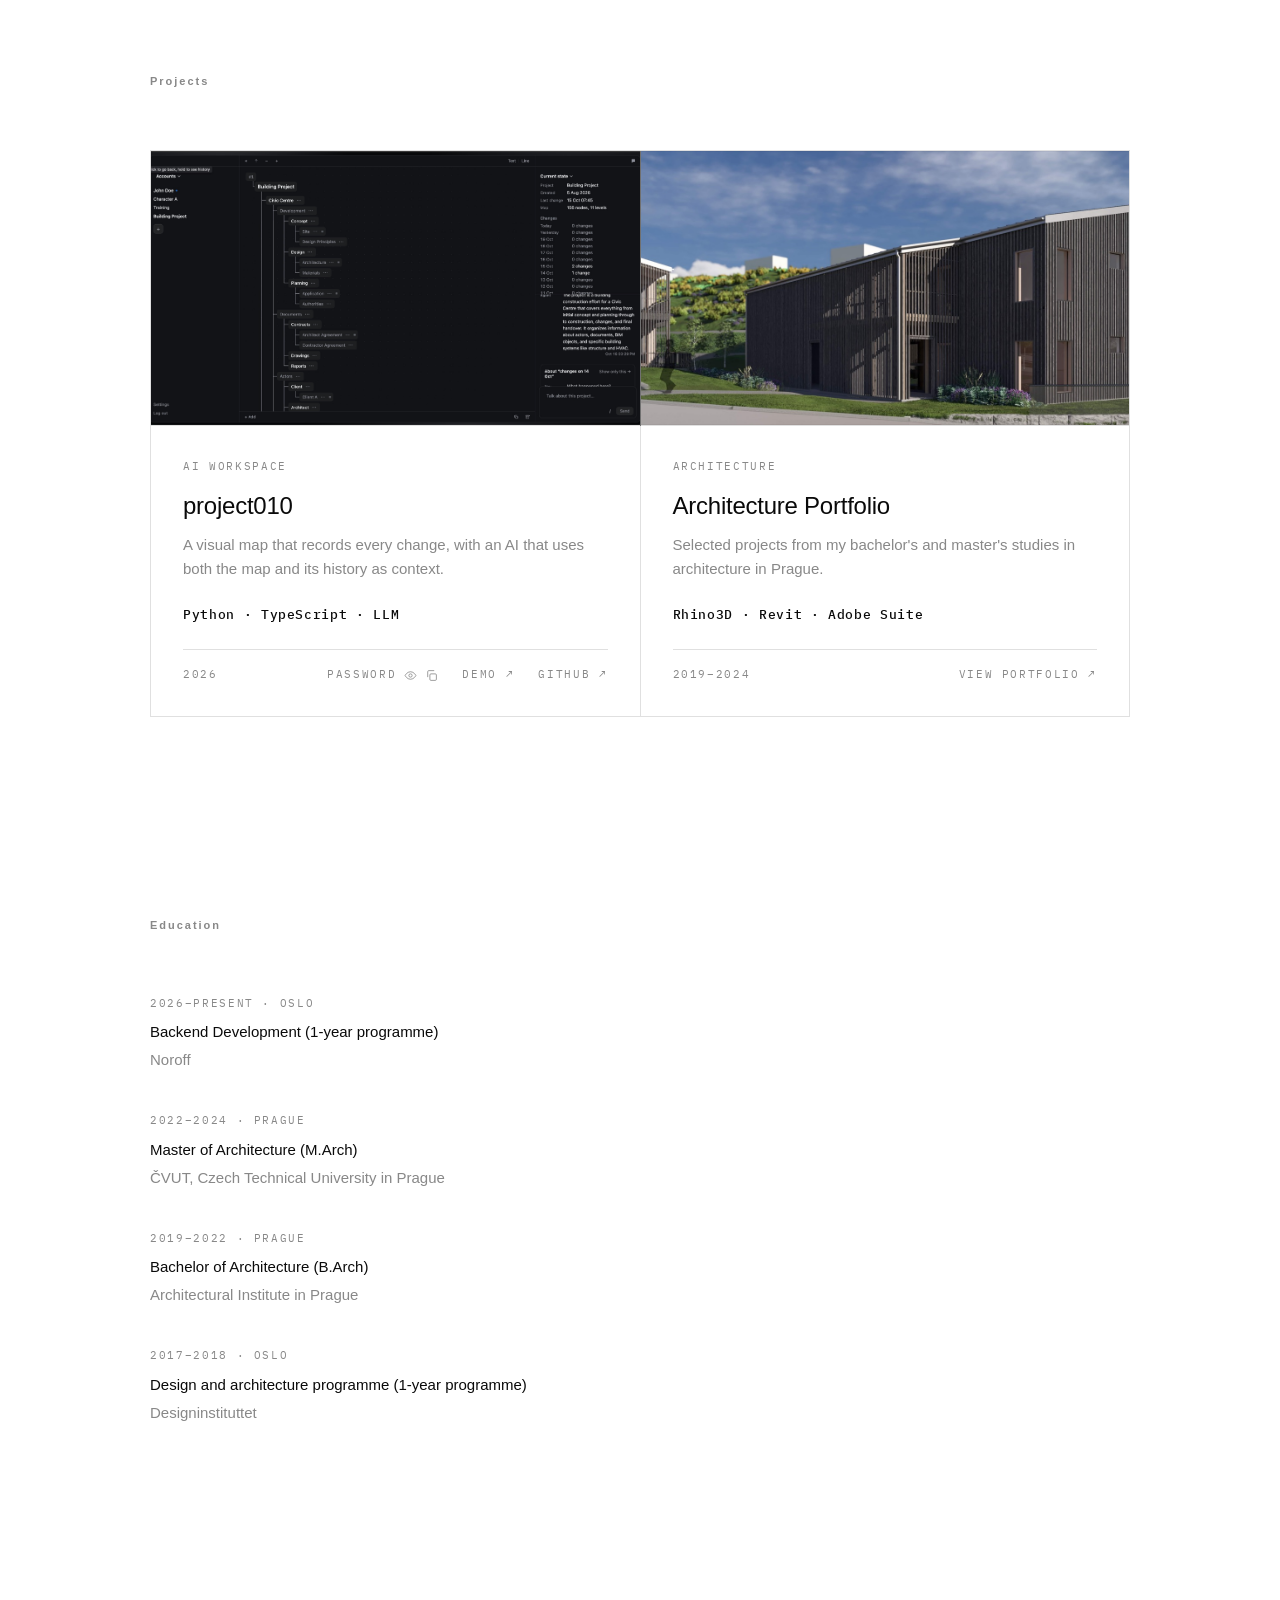
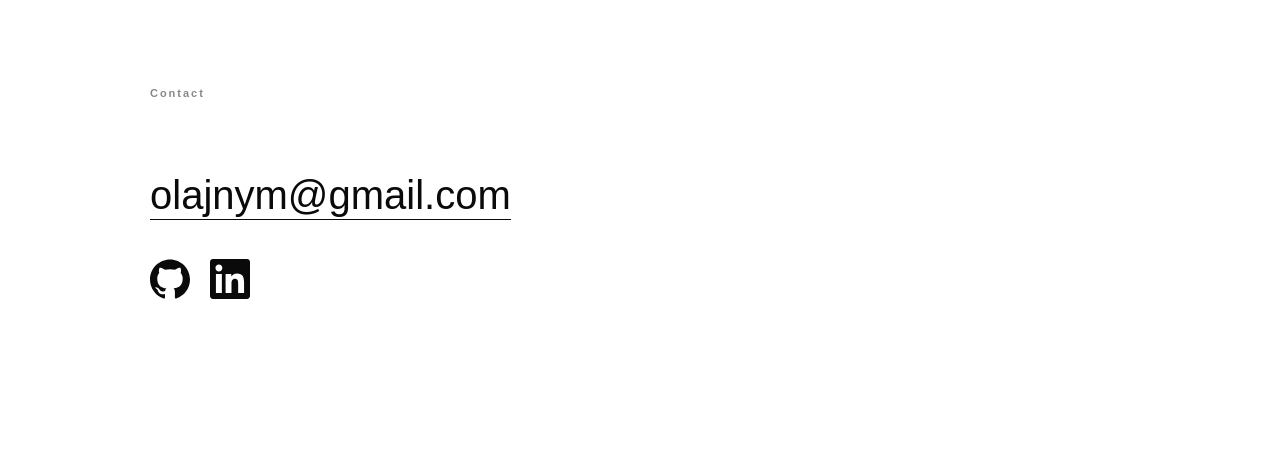
==== commit d125aa2f: "Contact: add LinkedIn, rel=noopener on the GitHub link Co-Authored-By: Claude Opus 5.5 <noreply@anth" ====
--- a/index.html
+++ b/index.html
@@ -141,8 +141,11 @@
         <h2>Contact</h2>
         <a href="mailto:olajnym@gmail.com">olajnym@gmail.com</a>
         <div class="contact-icons">
-            <a href="https://github.com/olajmn" target="_blank">
+            <a href="https://github.com/olajmn" target="_blank" rel="noopener noreferrer" aria-label="GitHub">
                 <svg role="img" viewBox="0 0 24 24" xmlns="http://www.w3.org/2000/svg"><title>GitHub</title><path d="M12 .297c-6.63 0-12 5.373-12 12 0 5.303 3.438 9.8 8.205 11.385.6.113.82-.258.82-.577 0-.285-.01-1.04-.015-2.04-3.338.724-4.042-1.61-4.042-1.61C4.422 18.07 3.633 17.7 3.633 17.7c-1.087-.744.084-.729.084-.729 1.205.084 1.838 1.236 1.838 1.236 1.07 1.835 2.809 1.305 3.495.998.108-.776.417-1.305.76-1.605-2.665-.3-5.466-1.332-5.466-5.93 0-1.31.465-2.38 1.235-3.22-.135-.303-.54-1.523.105-3.176 0 0 1.005-.322 3.3 1.23.96-.267 1.98-.399 3-.405 1.02.006 2.04.138 3 .405 2.28-1.552 3.285-1.23 3.285-1.23.645 1.653.24 2.873.12 3.176.765.84 1.23 1.91 1.23 3.22 0 4.61-2.805 5.625-5.475 5.92.42.36.81 1.096.81 2.22 0 1.606-.015 2.896-.015 3.286 0 .315.21.69.825.57C20.565 22.092 24 17.592 24 12.297c0-6.627-5.373-12-12-12"/></svg>
+            </a>
+            <a href="https://www.linkedin.com/in/ola-jin-nymoen-168414245/" target="_blank" rel="noopener noreferrer" aria-label="LinkedIn">
+                <svg role="img" viewBox="0 0 24 24" xmlns="http://www.w3.org/2000/svg"><title>LinkedIn</title><path d="M20.447 20.452h-3.554v-5.569c0-1.328-.027-3.037-1.852-3.037-1.853 0-2.136 1.445-2.136 2.939v5.667H9.351V9h3.414v1.561h.046c.477-.9 1.637-1.85 3.37-1.85 3.601 0 4.267 2.37 4.267 5.455v6.286zM5.337 7.433c-1.144 0-2.063-.926-2.063-2.065 0-1.138.92-2.063 2.063-2.063 1.14 0 2.064.925 2.064 2.063 0 1.139-.925 2.065-2.064 2.065zm1.782 13.019H3.555V9h3.564v11.452zM22.225 0H1.771C.792 0 0 .774 0 1.729v20.542C0 23.227.792 24 1.771 24h20.451C23.2 24 24 23.227 24 22.271V1.729C24 .774 23.2 0 22.222 0h.003z"/></svg>
             </a>
         </div>
     </section>
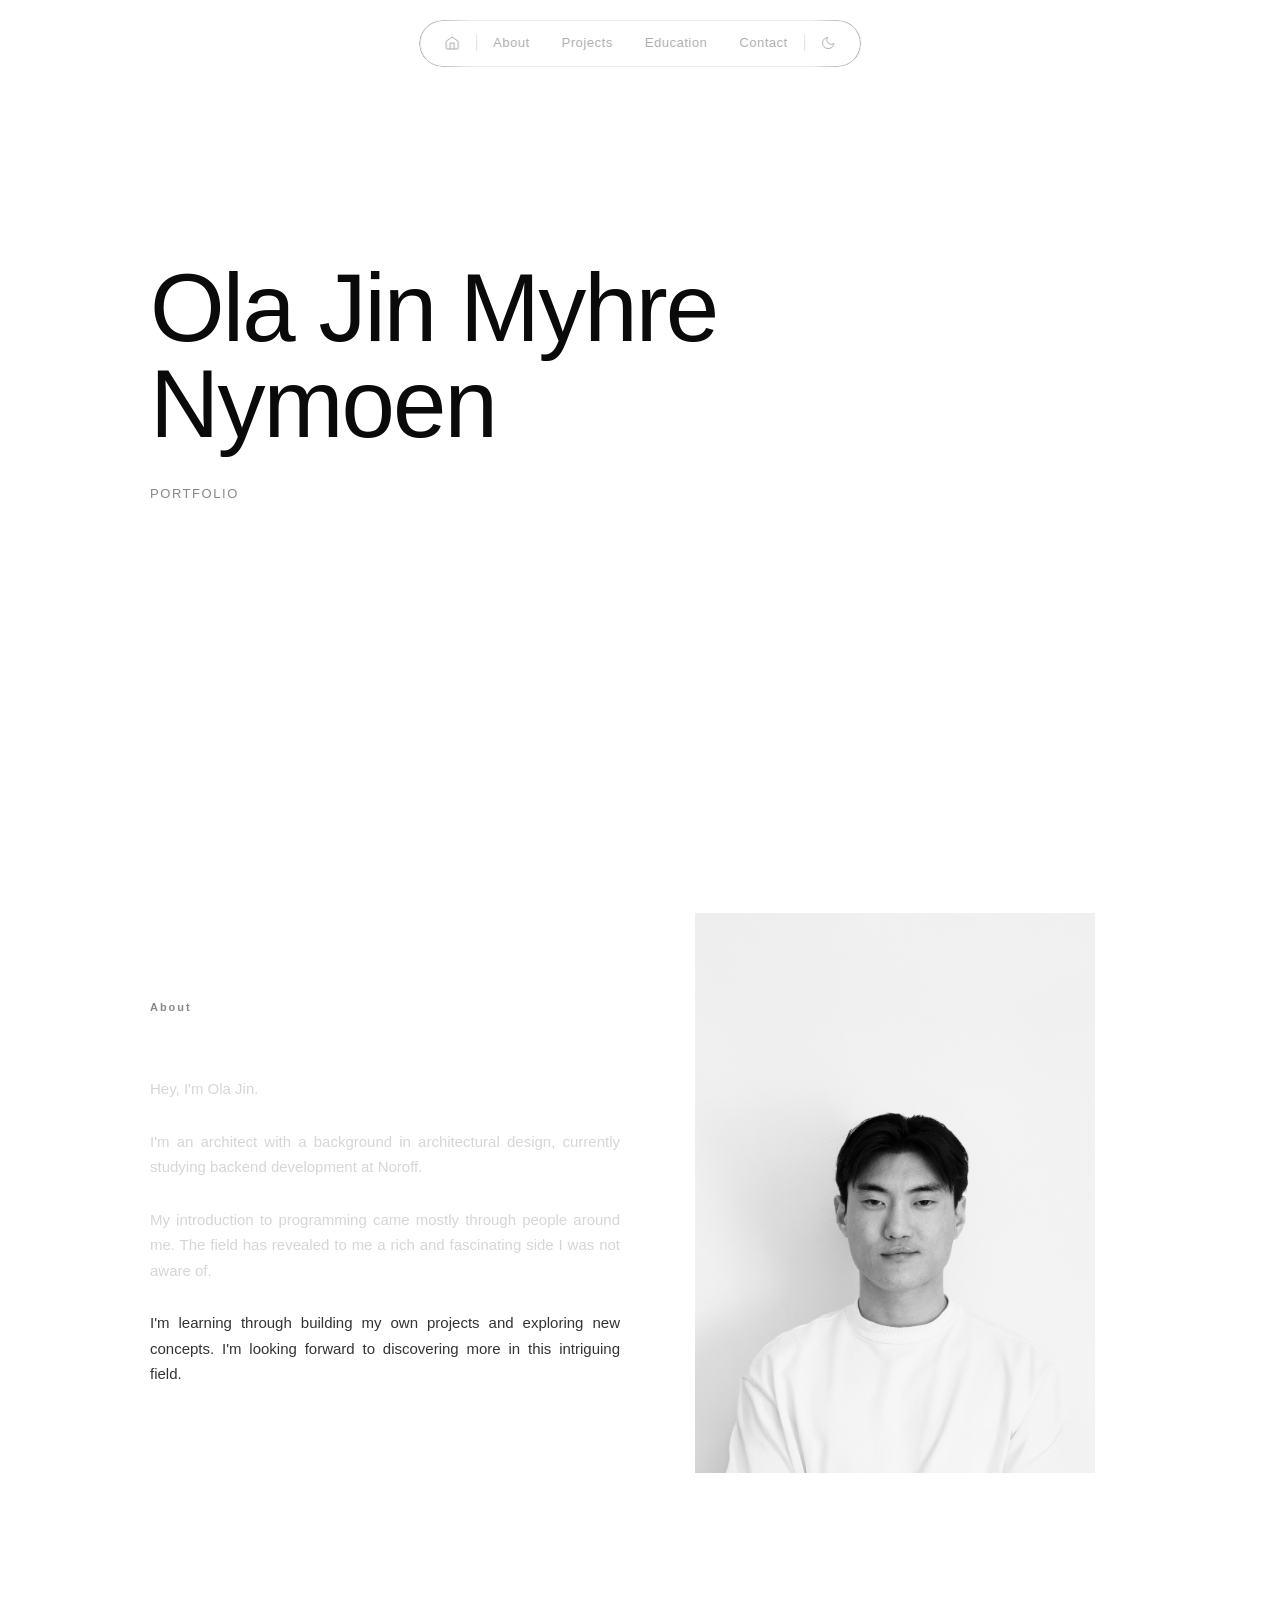
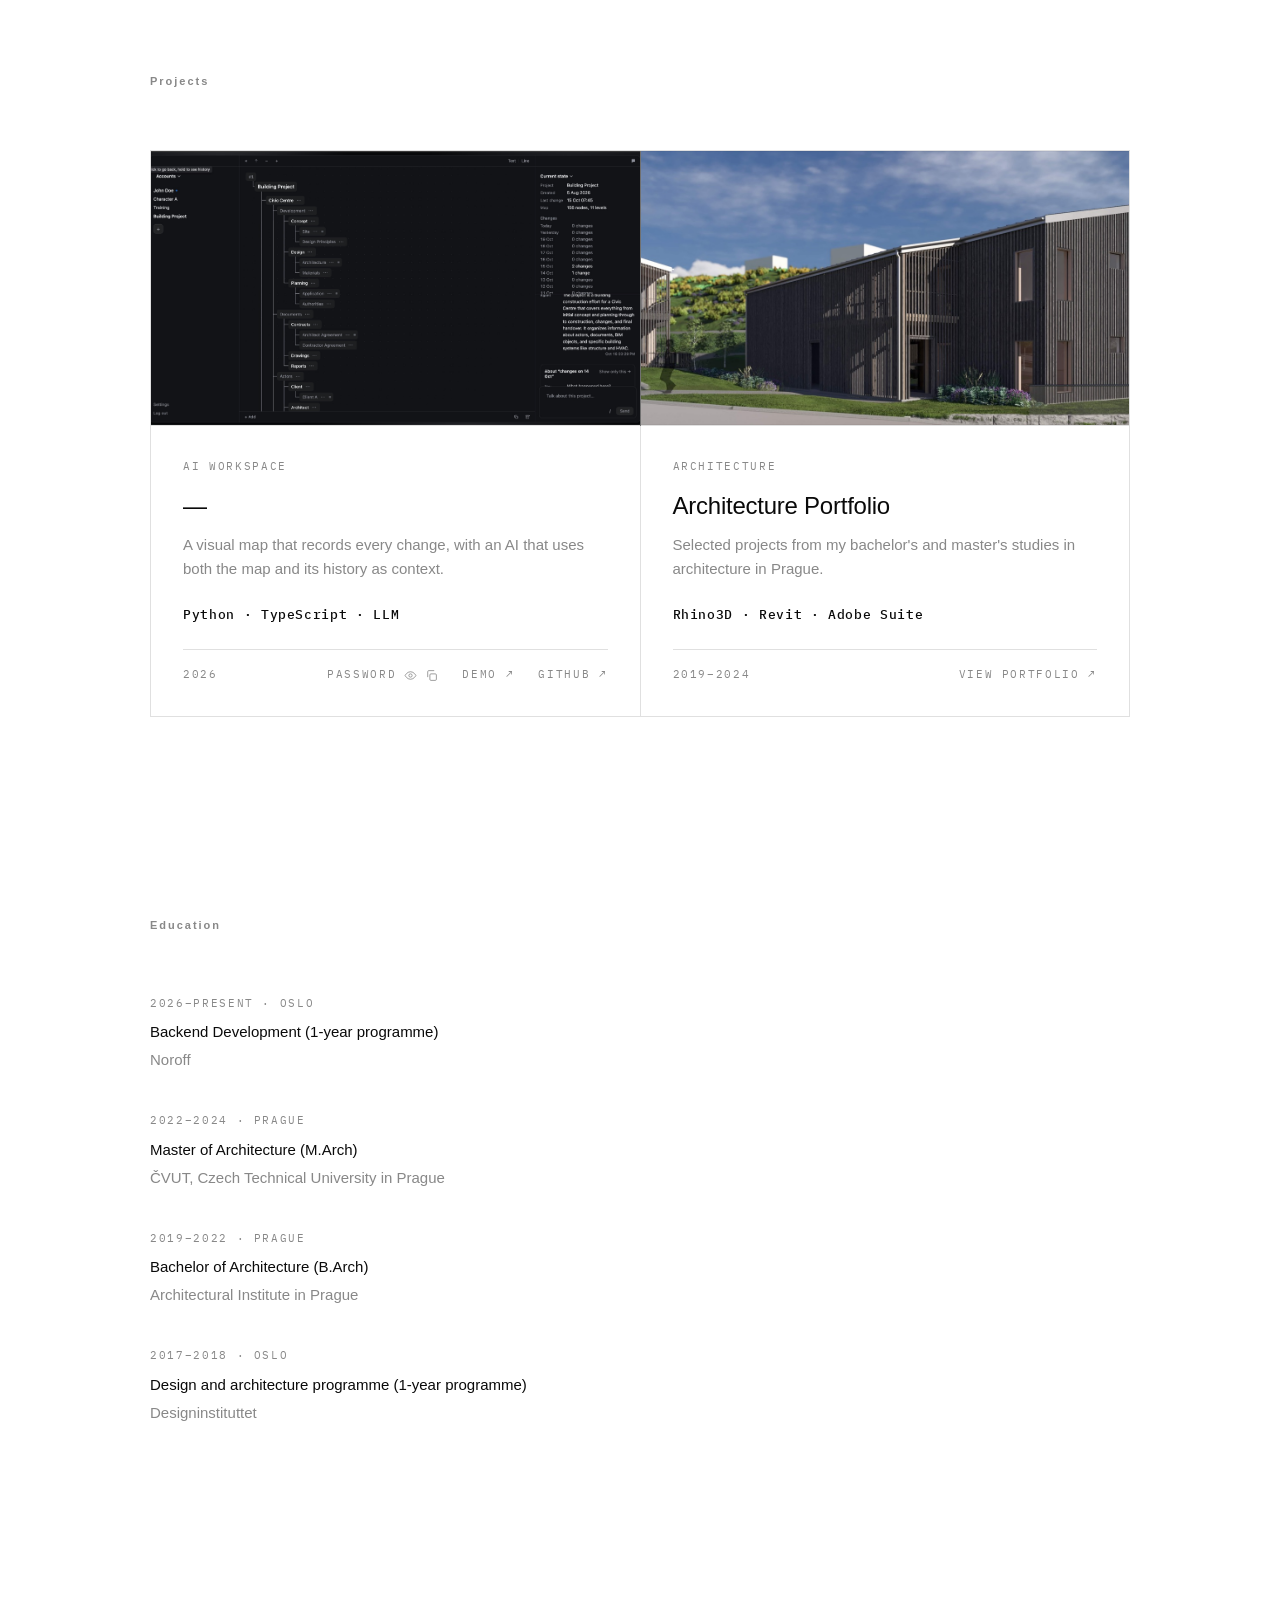
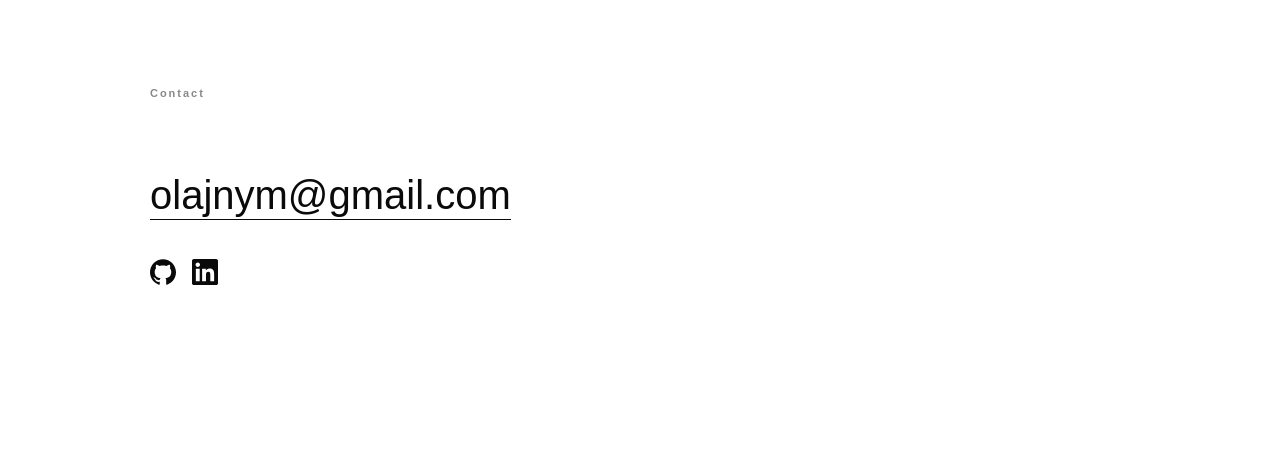
==== commit 532b7b8c: "project010: title shown as a long dash (—) Co-Authored-By: Claude Opus 5.5 <noreply@anthropic.com>" ====
--- a/index.html
+++ b/index.html
@@ -62,7 +62,7 @@
                 </div>
                 <div class="project-body">
                     <p class="project-label">AI workspace</p>
-                    <h3>project010</h3>
+                    <h3>—</h3>
                     <p class="project-description">A visual map that records every change, with an AI that uses both the map and its history as context.</p>
                     <p class="project-stack">Python &middot; TypeScript &middot; LLM</p>
                     <div class="project-footer">
--- a/src/styles/layout.css
+++ b/src/styles/layout.css
@@ -178,7 +178,7 @@
 .contact-icons {
     margin-top: 32px;
     display: flex;
-    gap: 20px;
+    gap: 16px;
 }
 
 #contact .contact-icons a {
@@ -195,8 +195,8 @@
 }
 
 .contact-icons svg {
-    width: 40px;
-    height: 40px;
+    width: 26px;
+    height: 26px;
     fill: currentColor;
 }
 
--- a/src/components/navbar/navbar.css
+++ b/src/components/navbar/navbar.css
@@ -19,6 +19,7 @@
     white-space: nowrap;
     overflow: hidden;
     --nav-line: rgba(0, 0, 0, 0.08);
+    --spot-size: 150px;
     --nav-cap: rgba(0, 0, 0, 0.35);   /* darker ends, like brackets: ( … ) */
 }
 
@@ -46,7 +47,7 @@
 }
 
 nav::after {
-    background: radial-gradient(150px circle at var(--spot-x, 50%) var(--spot-y, 50%), var(--spot-border), transparent 70%);
+    background: radial-gradient(var(--spot-size) circle at var(--spot-x, 50%) var(--spot-y, 50%), var(--spot-border), transparent 70%);
     opacity: 0;
     transition: opacity 0.3s ease;
 }
@@ -112,7 +113,17 @@
    NAVBAR — hover
 =========================== */
 
-nav:hover::after              { opacity: 1; }
+/* Mouse: light while hovering. Touch: .spot-active stays on the last tap
+   (see effects/frameSpotlight.js); phones' "sticky" hover is ignored. */
+@media (hover: hover) {
+    nav:hover::after          { opacity: 1; }
+}
+nav.spot-active::after        { opacity: 1; }
+
+/* A tap marks one link, so the light is much tighter on touch screens */
+@media (hover: none) {
+    nav { --spot-size: 70px; }
+}
 nav:hover .navbar-divider     { background: #cfcfcf; }   /* a hint, not a flash — the frame spotlight does the main work */
 .navbar-home:hover            { color: #000; }
 .navbar-links a:hover         { color: #000; }
--- a/src/components/particles/particles.css
+++ b/src/components/particles/particles.css
@@ -3,7 +3,10 @@
     top: 0;
     left: 0;
     width: 100%;
-    height: 100%;
+    /* The largest viewport height, so the canvas keeps its size when a phone's
+       address bar slides in and out while scrolling (100vh as fallback) */
+    height: 100vh;
+    height: 100lvh;
     z-index: 0;
     opacity: 0;
     pointer-events: none;
--- a/src/components/projectCards/projectCards.css
+++ b/src/components/projectCards/projectCards.css
@@ -36,6 +36,7 @@
     border-right: 1px solid var(--line);
     border-bottom: 1px solid var(--line);
     --tint: rgba(0, 0, 0, 0.025);
+    --spot-size: 300px;
 }
 
 .project-body {
@@ -162,16 +163,11 @@
    5. HOVER — zoom inside a fixed frame, an even tint, and a frame spotlight
 =========================== */
 
-.project-card:hover .project-image img { transform: scale(1.04); }
-
 /* Only the content zooms — the stack line and footer (with its buttons) stay put */
 .project-card h3,
 .project-description {
     transition: transform 0.5s ease;
 }
-
-.project-card:hover h3,
-.project-card:hover .project-description { transform: scale(1.03); }
 
 /* An even tint over the whole card — only the frame follows the mouse */
 .project-card::after {
@@ -193,7 +189,7 @@
     inset: -1px;
     padding: 1px;
     pointer-events: none;
-    background: radial-gradient(300px circle at var(--spot-x, 50%) var(--spot-y, 50%), var(--spot-border), transparent 70%);
+    background: radial-gradient(var(--spot-size) circle at var(--spot-x, 50%) var(--spot-y, 50%), var(--spot-border), transparent 70%);
     -webkit-mask: linear-gradient(#000 0 0) content-box, linear-gradient(#000 0 0);
     -webkit-mask-composite: xor;
     mask-composite: exclude;
@@ -201,8 +197,24 @@
     transition: opacity 0.3s ease;
 }
 
-.project-card:hover::before,
-.project-card:hover::after { opacity: 1; }
+/* Mouse: zoom and light while hovering. Touch: no zoom, and a tap adds
+   .spot-active briefly (see effects/frameSpotlight.js); phones' "sticky"
+   hover is ignored, so nothing stays zoomed or lit after a tap. */
+@media (hover: hover) {
+    .project-card:hover .project-image img { transform: scale(1.04); }
+
+    .project-card:hover h3,
+    .project-card:hover .project-description { transform: scale(1.03); }
+
+    .project-card:hover::before,
+    .project-card:hover::after { opacity: 1; }
+}
+.project-card.spot-active::before,
+.project-card.spot-active::after { opacity: 1; }
+
+@media (hover: none) {
+    .project-card { --spot-size: 180px; }
+}
 
 @media (prefers-reduced-motion: reduce) {
     .project-card:hover .project-image img,
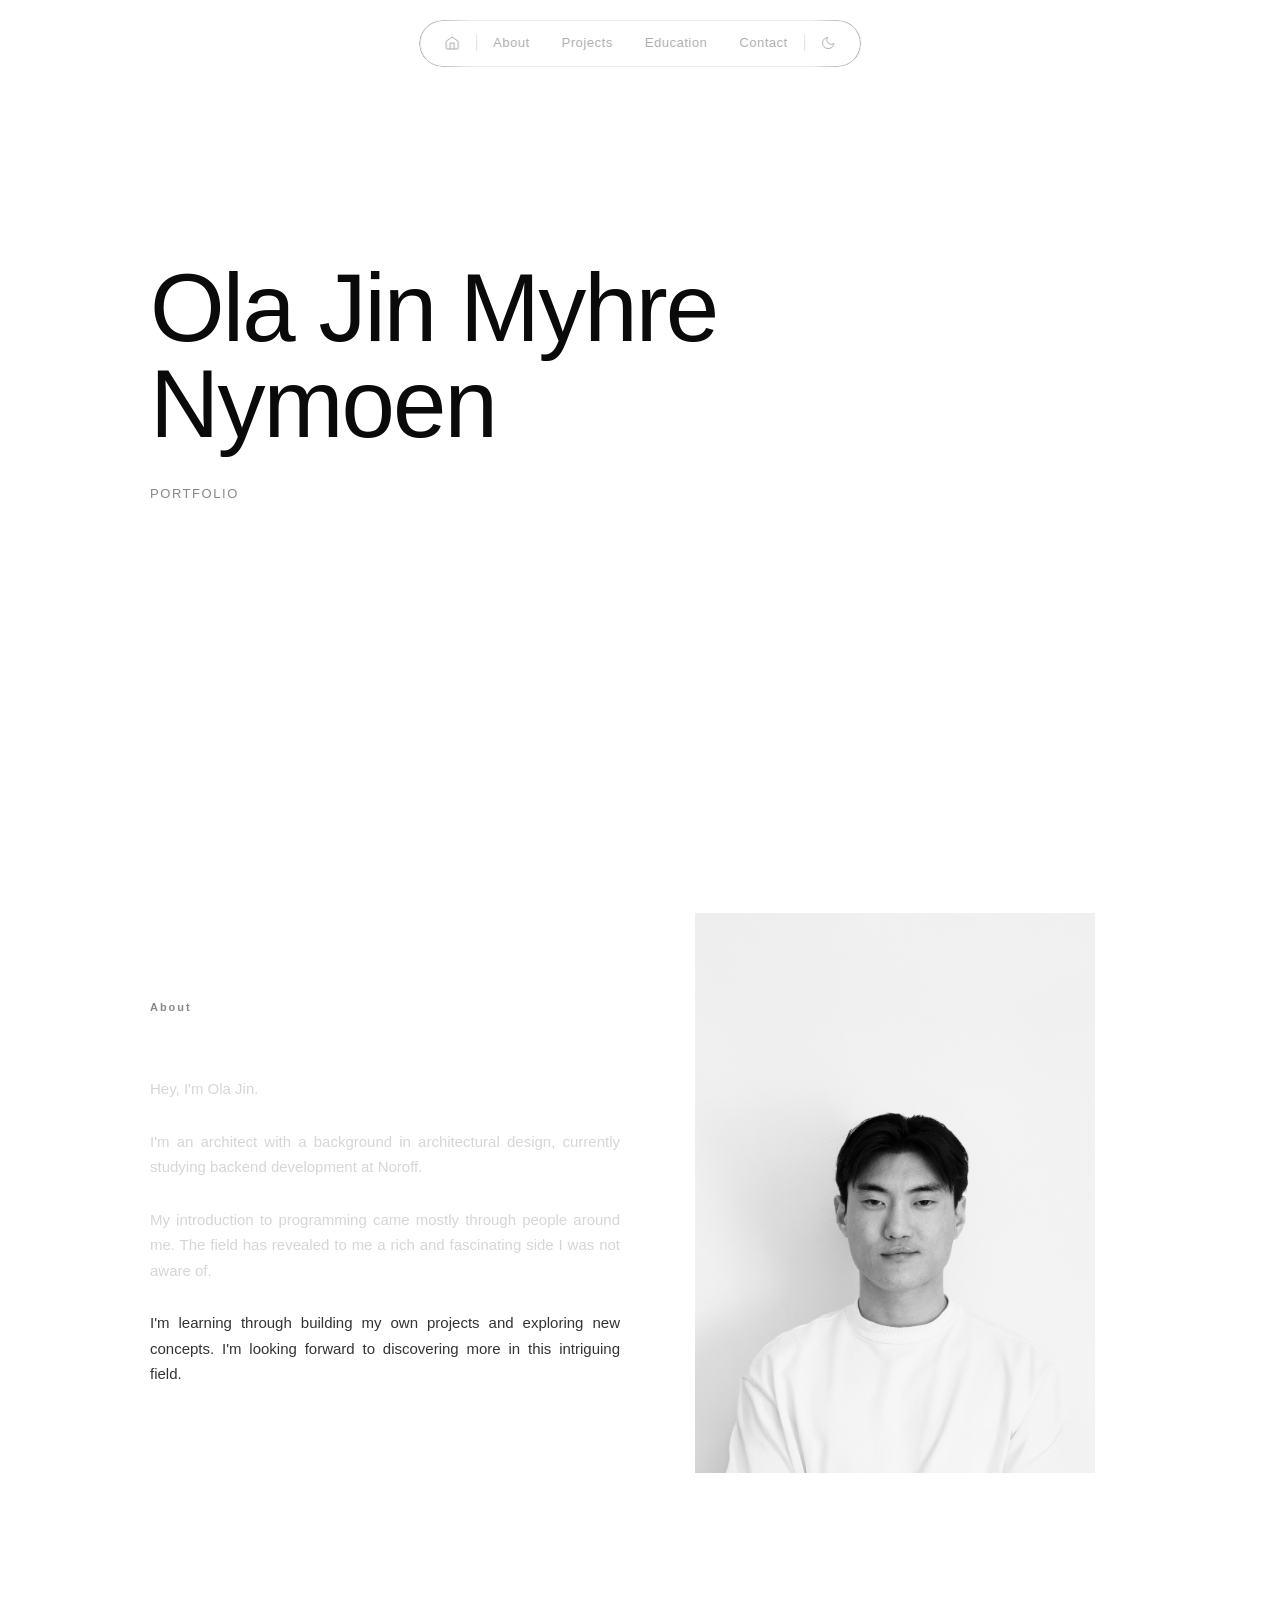
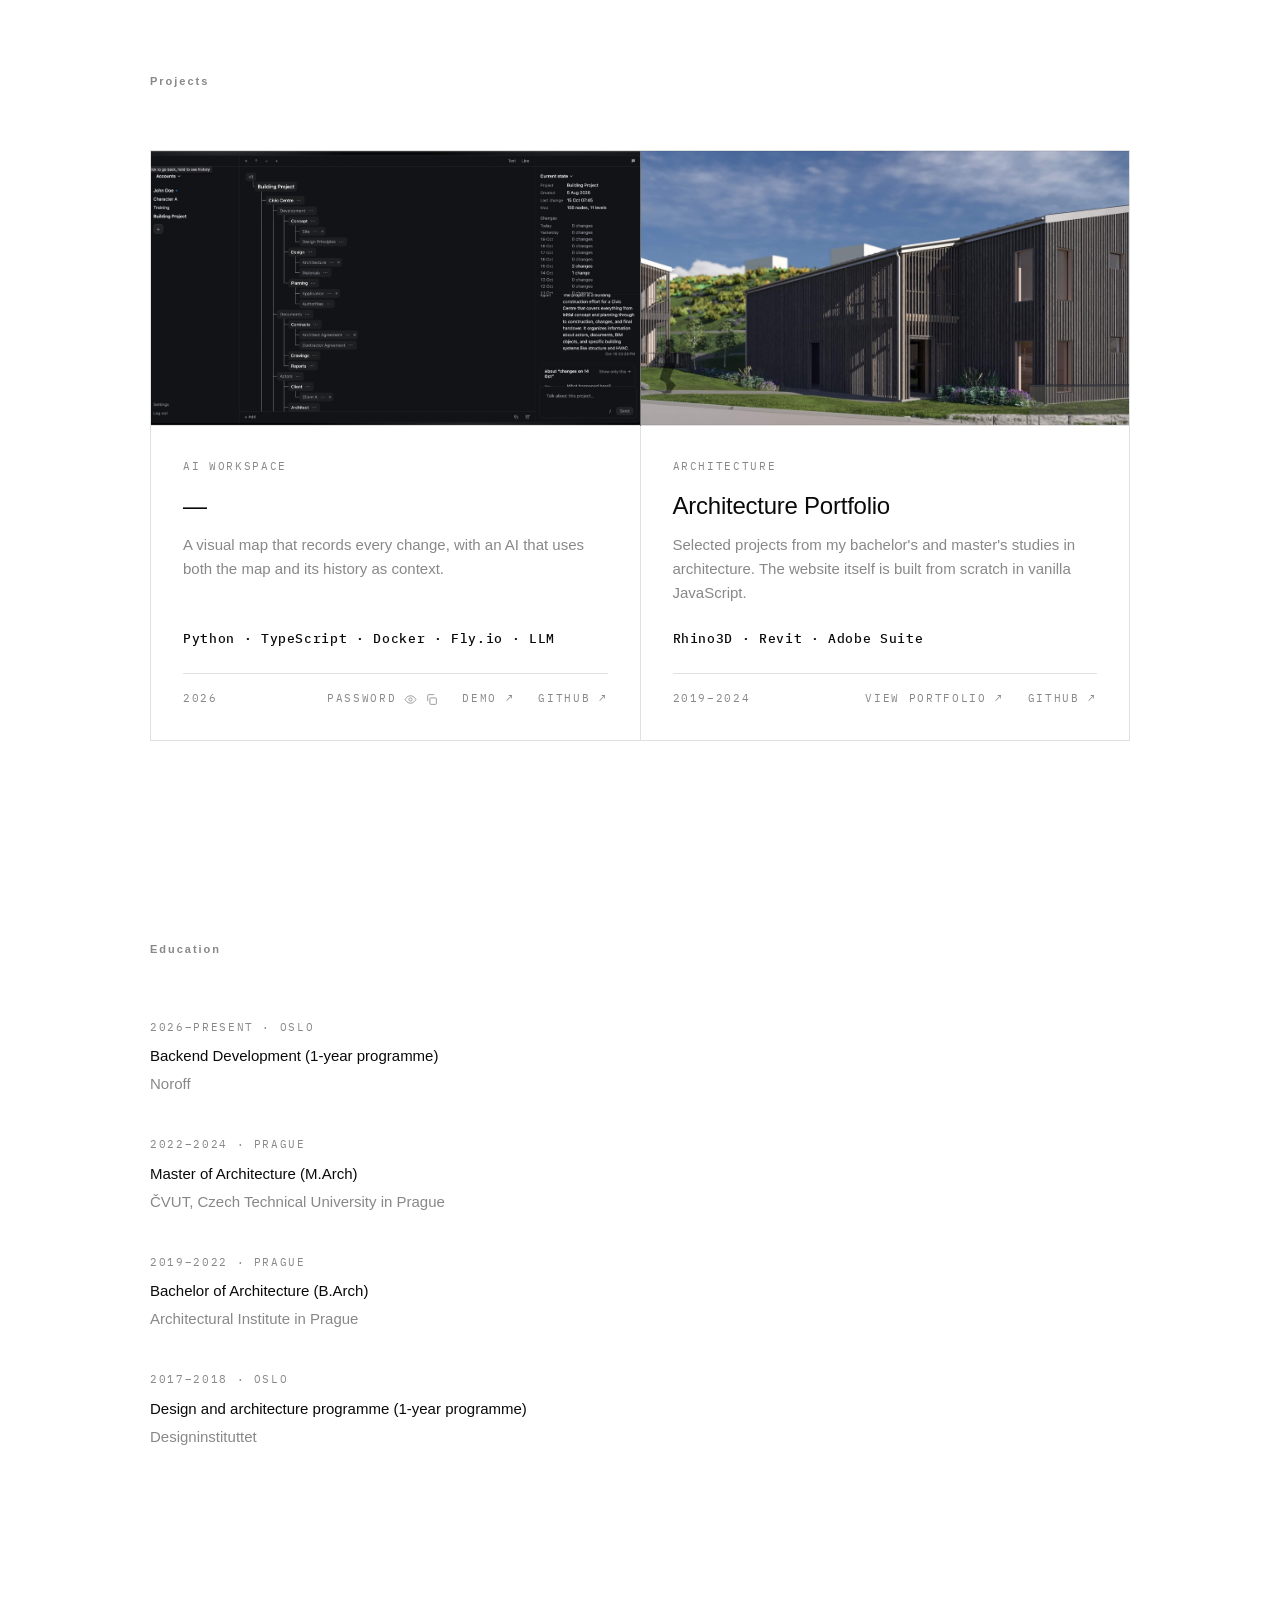
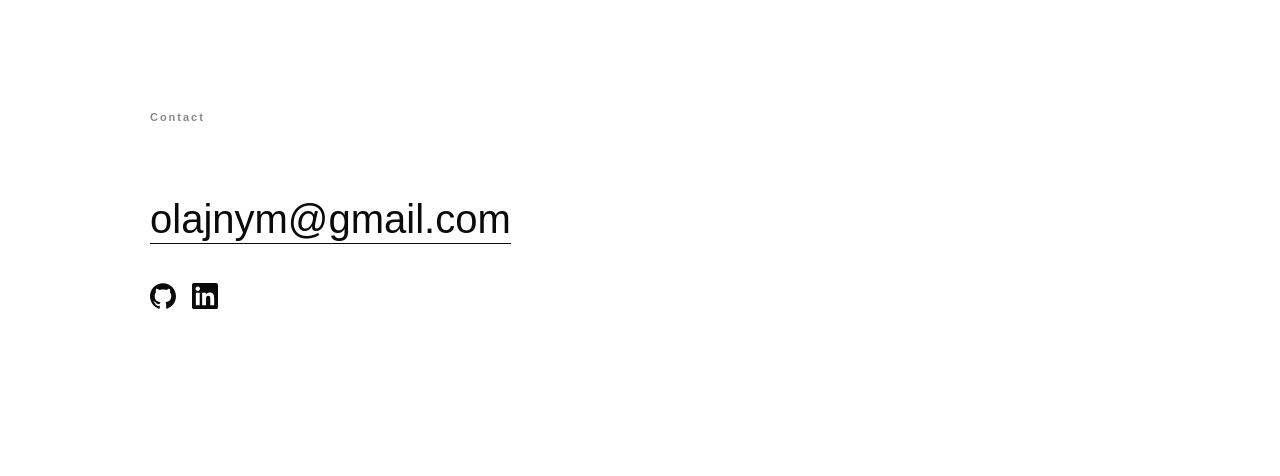
==== commit 62d05c70: "Project cards: fuller project010 stack, architecture card mentions the site and links its repo The d" ====
--- a/index.html
+++ b/index.html
@@ -64,7 +64,7 @@
                     <p class="project-label">AI workspace</p>
                     <h3>—</h3>
                     <p class="project-description">A visual map that records every change, with an AI that uses both the map and its history as context.</p>
-                    <p class="project-stack">Python &middot; TypeScript &middot; LLM</p>
+                    <p class="project-stack">Python &middot; TypeScript &middot; Docker &middot; Fly.io &middot; LLM</p>
                     <div class="project-footer">
                         <span>2026</span>
                         <span class="project-links">
@@ -92,11 +92,14 @@
                 <div class="project-body">
                     <p class="project-label">Architecture</p>
                     <h3>Architecture Portfolio</h3>
-                    <p class="project-description">Selected projects from my bachelor's and master's studies in architecture in Prague.</p>
+                    <p class="project-description">Selected projects from my bachelor's and master's studies in architecture. The website itself is built from scratch in vanilla JavaScript.</p>
                     <p class="project-stack">Rhino3D &middot; Revit &middot; Adobe Suite</p>
                     <div class="project-footer">
                         <span>2019&ndash;2024</span>
-                        <a href="https://olajmn.github.io/architecture-portfolio/" class="project-link" target="_blank" rel="noopener noreferrer">View portfolio &nearr;</a>
+                        <span class="project-links">
+                            <a href="https://olajmn.github.io/architecture-portfolio/" class="project-link" target="_blank" rel="noopener noreferrer">View portfolio &nearr;</a>
+                            <a href="https://github.com/olajmn/architecture-portfolio" class="project-link" target="_blank" rel="noopener noreferrer">GitHub &nearr;</a>
+                        </span>
                     </div>
                 </div>
             </article>
--- a/src/components/projectCards/projectCards.css
+++ b/src/components/projectCards/projectCards.css
@@ -106,7 +106,10 @@
     margin-bottom: 12px;
 }
 
+/* flex: 1 lets the description take any spare height, so the stack line and
+   footer sit at the bottom and line up across cards with different text lengths */
 .project-description {
+    flex: 1;
     font-size: 15px;
     color: var(--gray);
     margin-bottom: 24px;
@@ -125,9 +128,7 @@
    4. FOOTER AND LINKS
 =========================== */
 
-/* margin-top: auto pins the footer to the bottom, so both cards line up */
 .project-footer {
-    margin-top: auto;
     padding-top: 16px;
     border-top: 1px solid var(--line);
     display: flex;
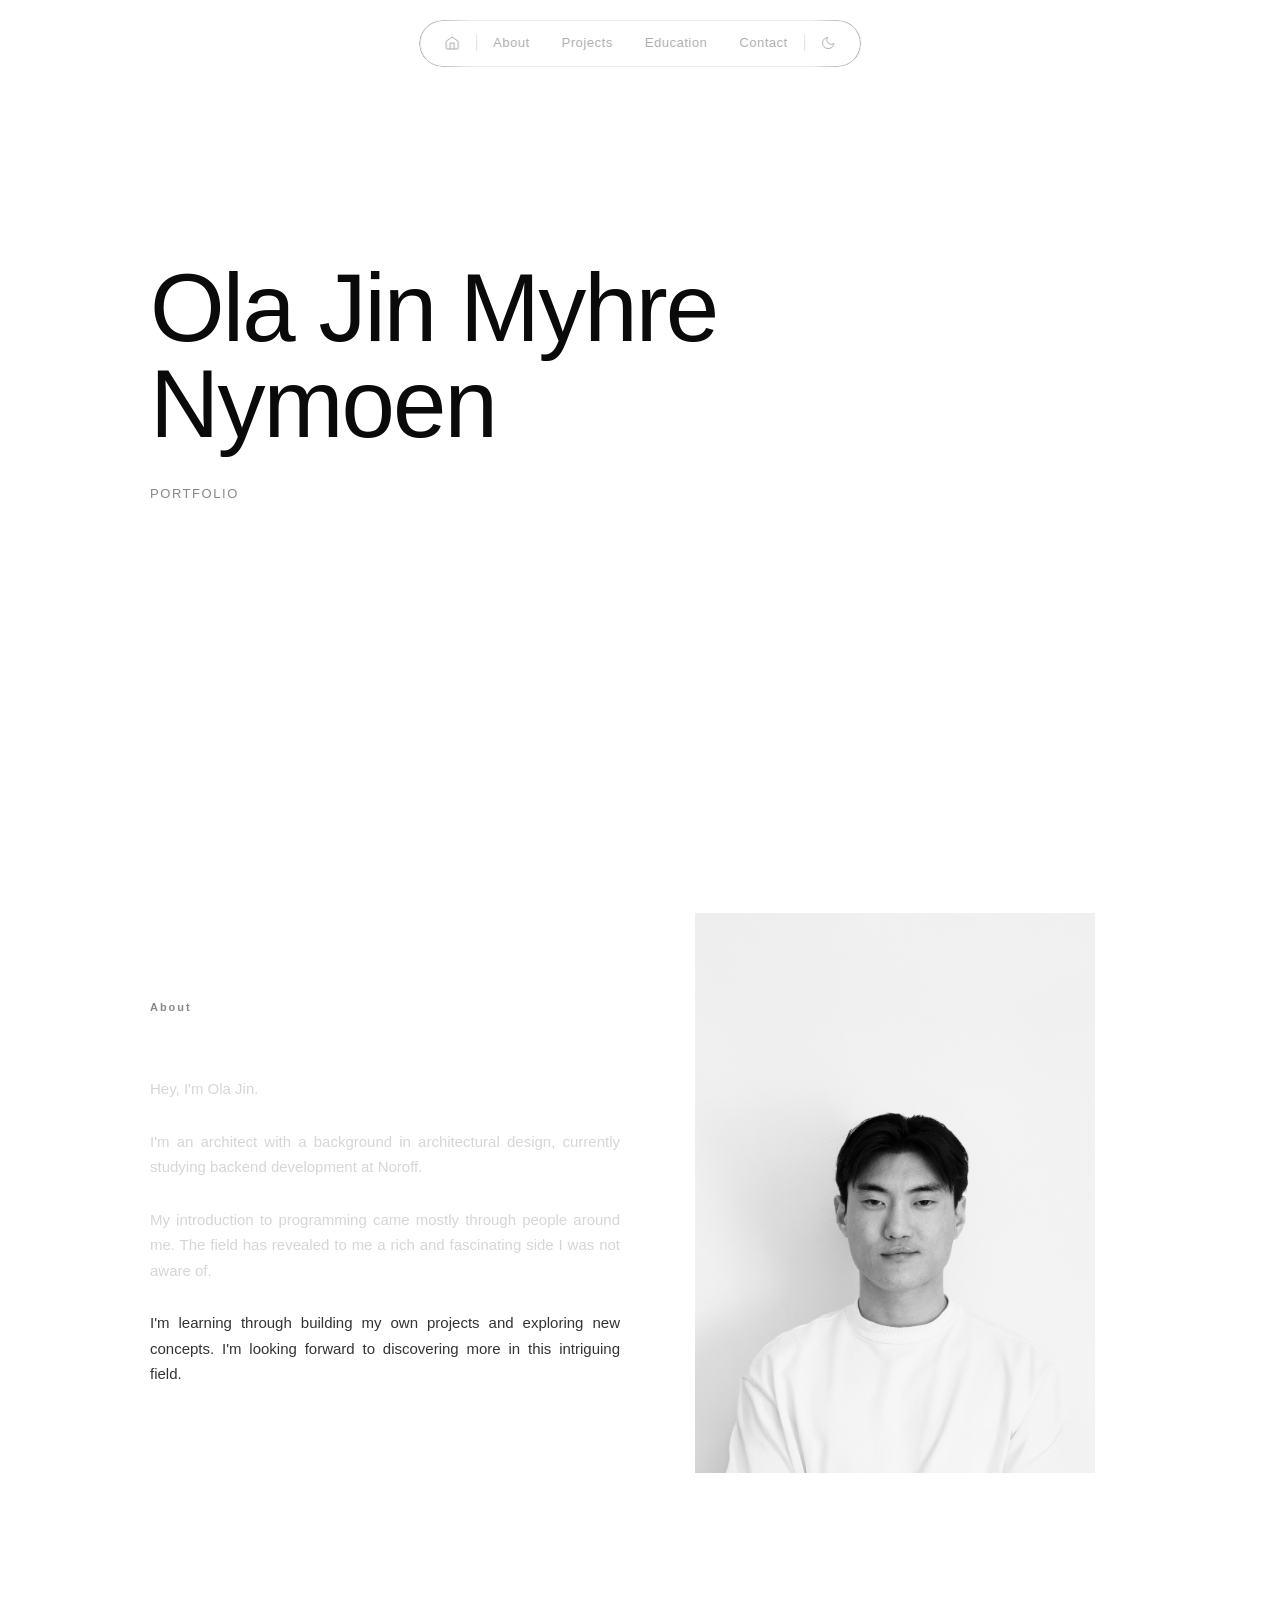
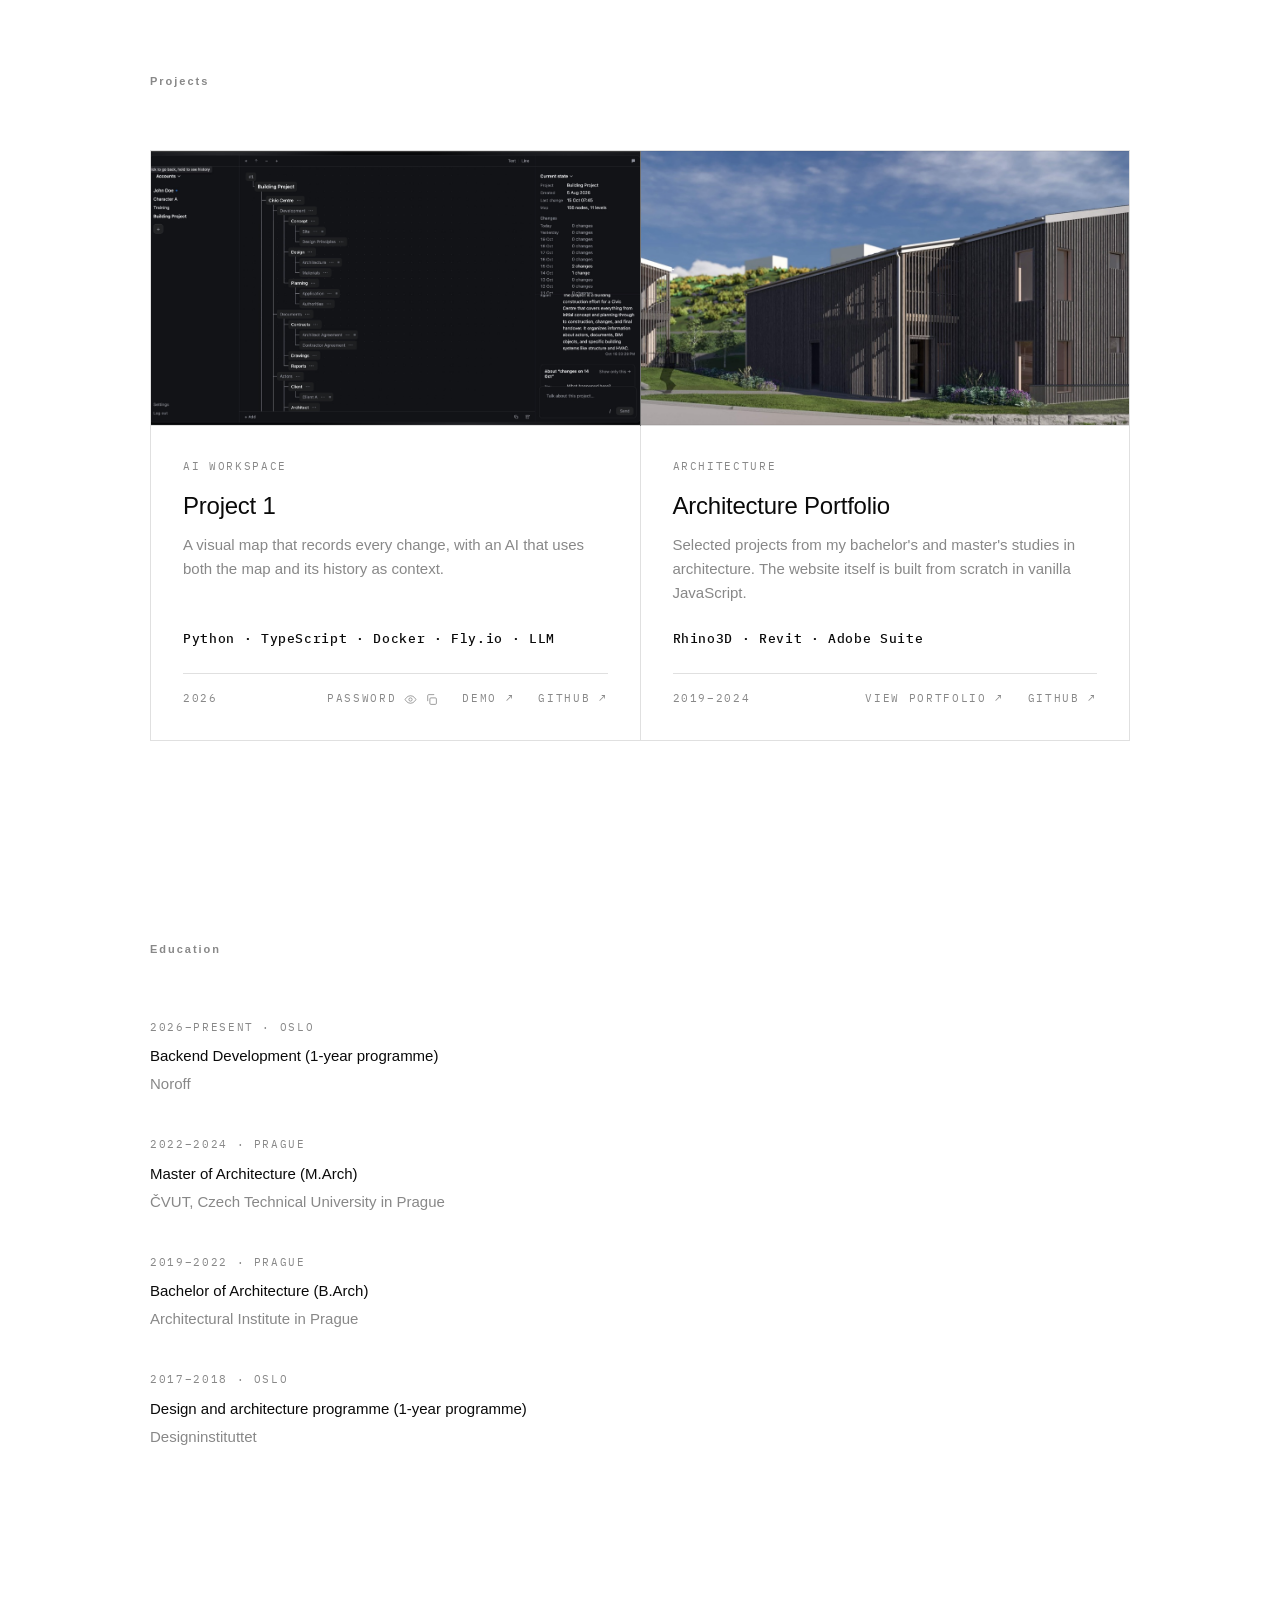
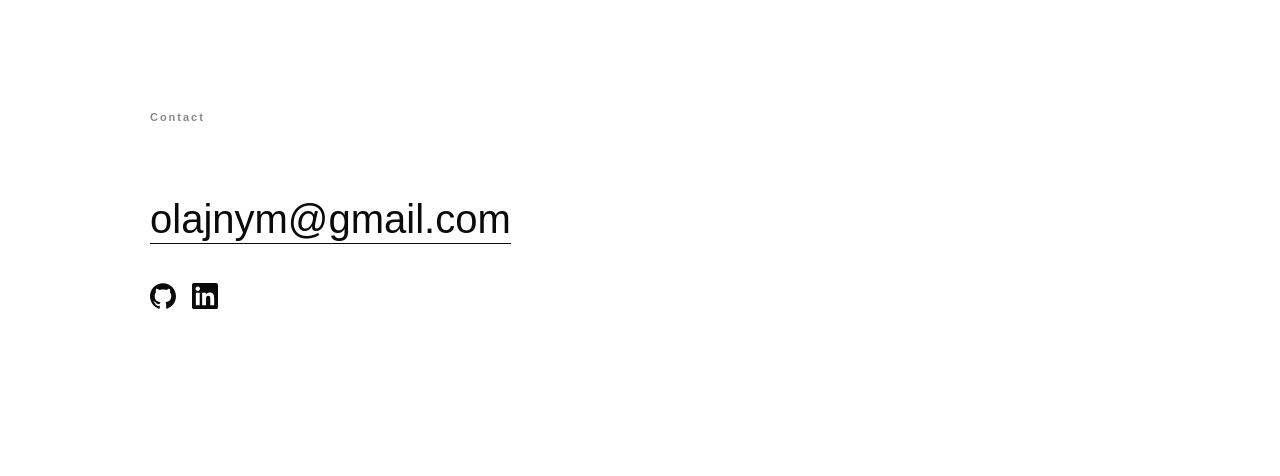
==== commit 8c39f394: "project010 card: title "Project 1" Co-Authored-By: Claude Opus 5.5 <noreply@anthropic.com>" ====
--- a/index.html
+++ b/index.html
@@ -62,7 +62,7 @@
                 </div>
                 <div class="project-body">
                     <p class="project-label">AI workspace</p>
-                    <h3>—</h3>
+                    <h3>Project 1</h3>
                     <p class="project-description">A visual map that records every change, with an AI that uses both the map and its history as context.</p>
                     <p class="project-stack">Python &middot; TypeScript &middot; Docker &middot; Fly.io &middot; LLM</p>
                     <div class="project-footer">
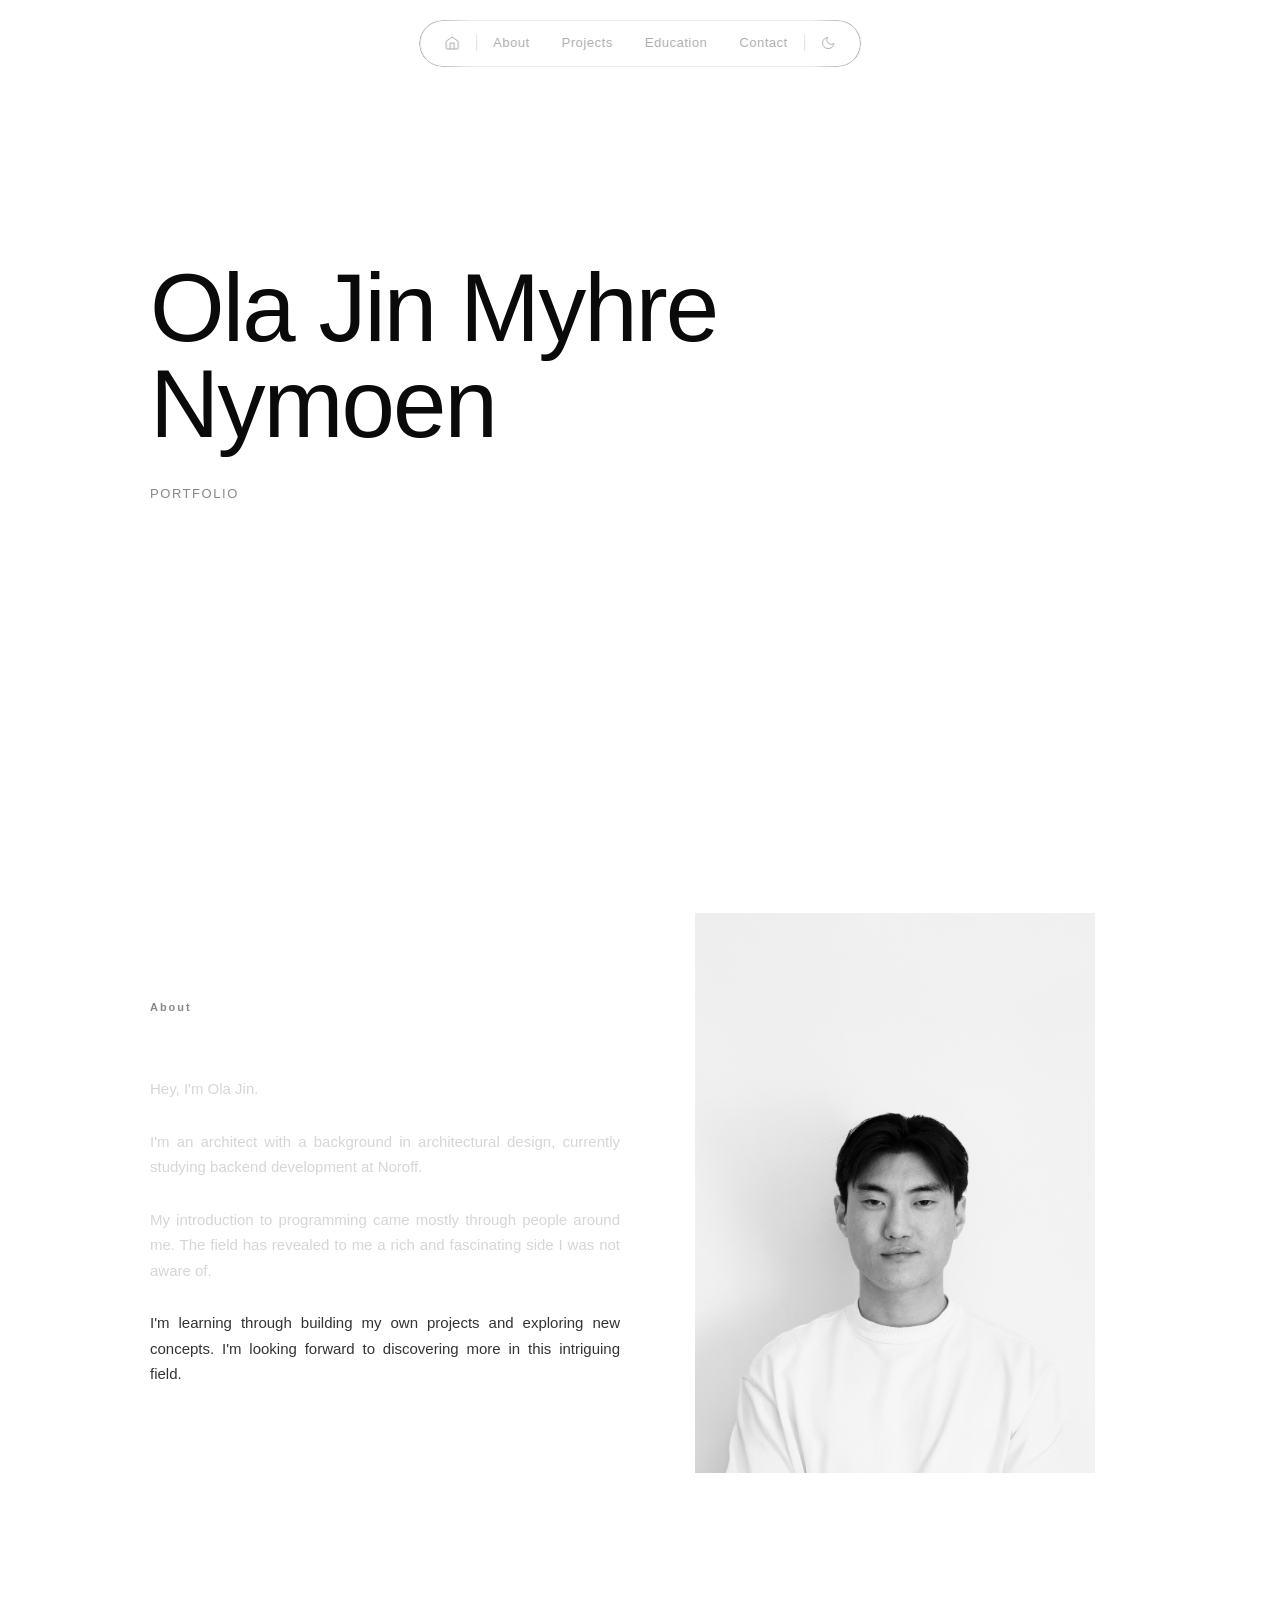
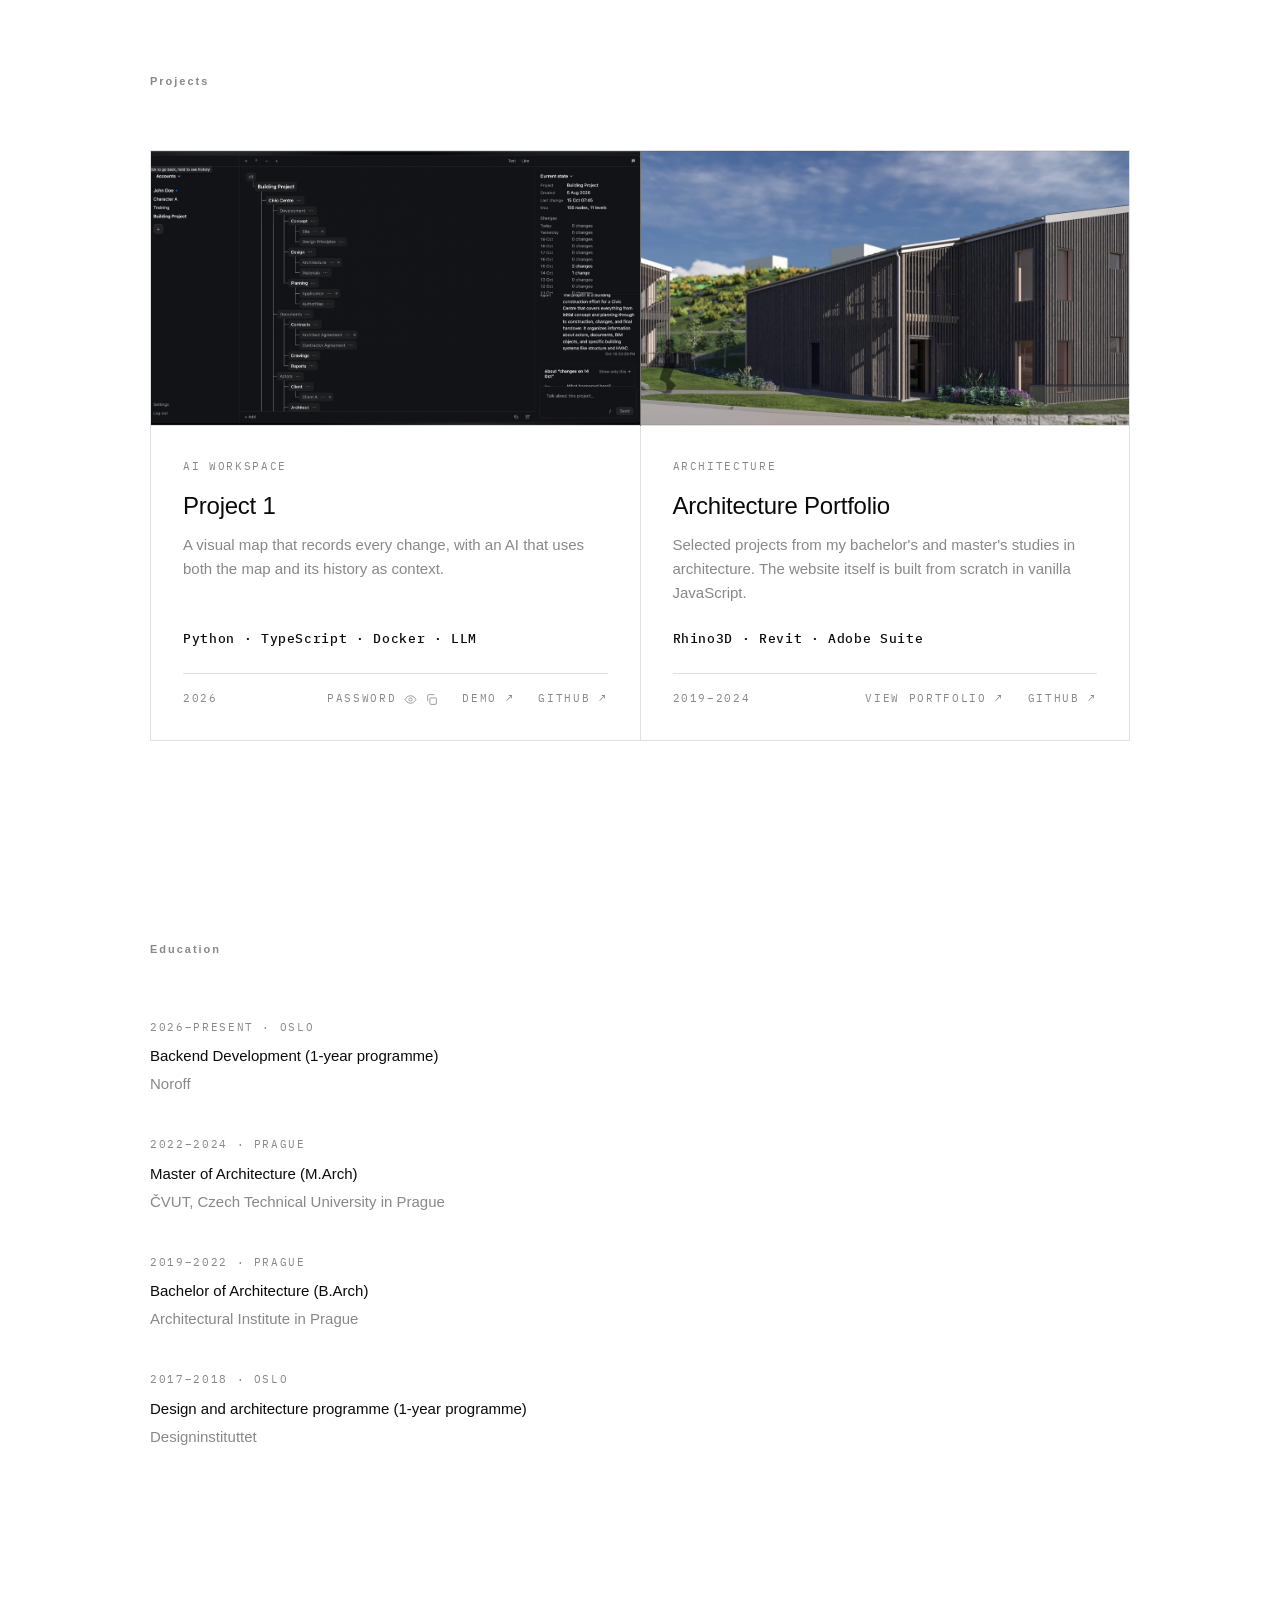
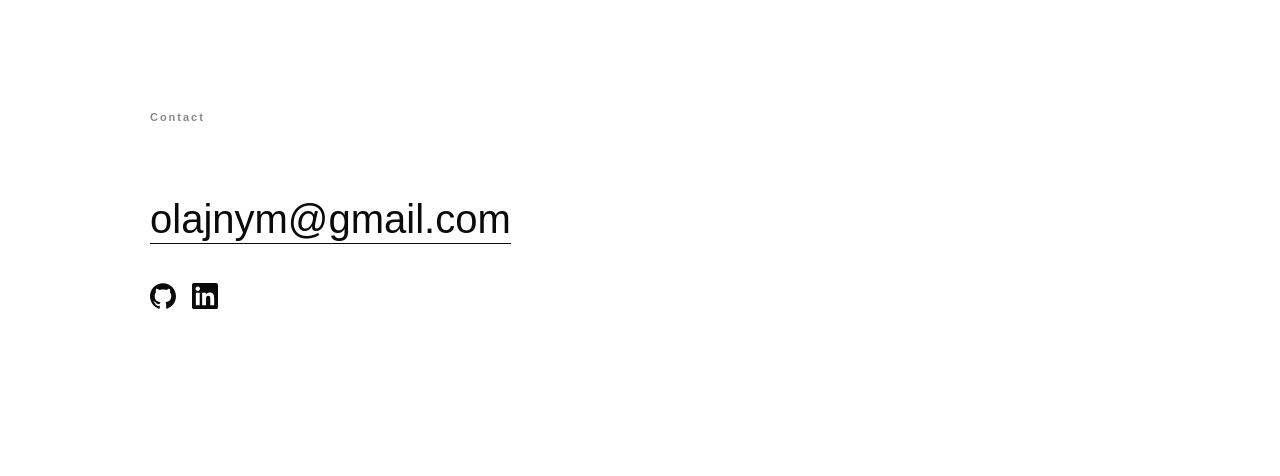
==== commit 12251378: "project010 card: Fly.io removed from the stack line Co-Authored-By: Claude Opus 5.5 <noreply@anthrop" ====
--- a/index.html
+++ b/index.html
@@ -64,7 +64,7 @@
                     <p class="project-label">AI workspace</p>
                     <h3>Project 1</h3>
                     <p class="project-description">A visual map that records every change, with an AI that uses both the map and its history as context.</p>
-                    <p class="project-stack">Python &middot; TypeScript &middot; Docker &middot; Fly.io &middot; LLM</p>
+                    <p class="project-stack">Python &middot; TypeScript &middot; Docker &middot; LLM</p>
                     <div class="project-footer">
                         <span>2026</span>
                         <span class="project-links">
--- a/src/styles/night-mode.css
+++ b/src/styles/night-mode.css
@@ -3,7 +3,7 @@
 =========================== */
 
 body.night-mode                        { background-color: #000; color: var(--white); --line: rgba(255, 255, 255, 0.12); --spot-border: rgba(255, 255, 255, 0.7); }
-body.night-mode #home h1               { color: var(--white); }
+body.night-mode #home h1               { color: rgba(255, 255, 255, 0.3); }
 body.night-mode #about p,
 body.night-mode h2                     { color: rgba(255, 255, 255, 0.6); }
 body.night-mode #contact a             { color: var(--white); border-color: var(--white); }
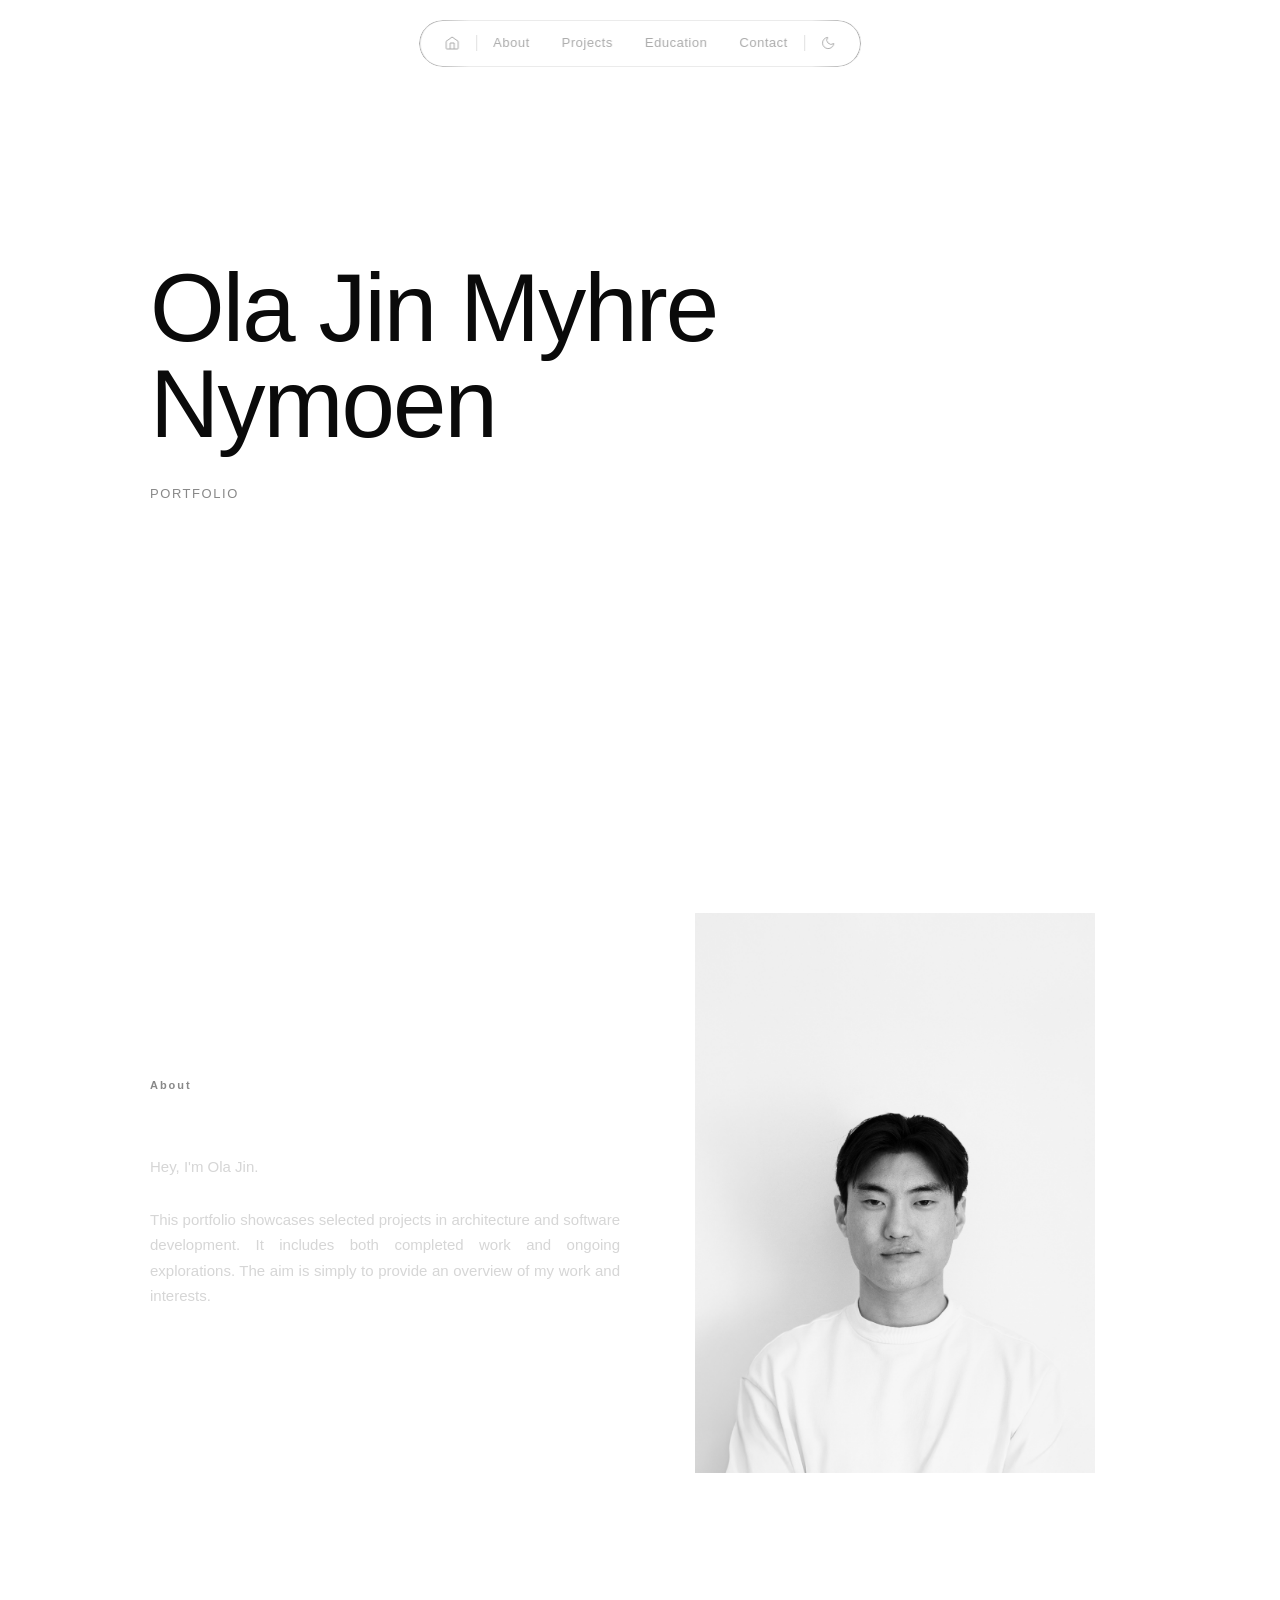
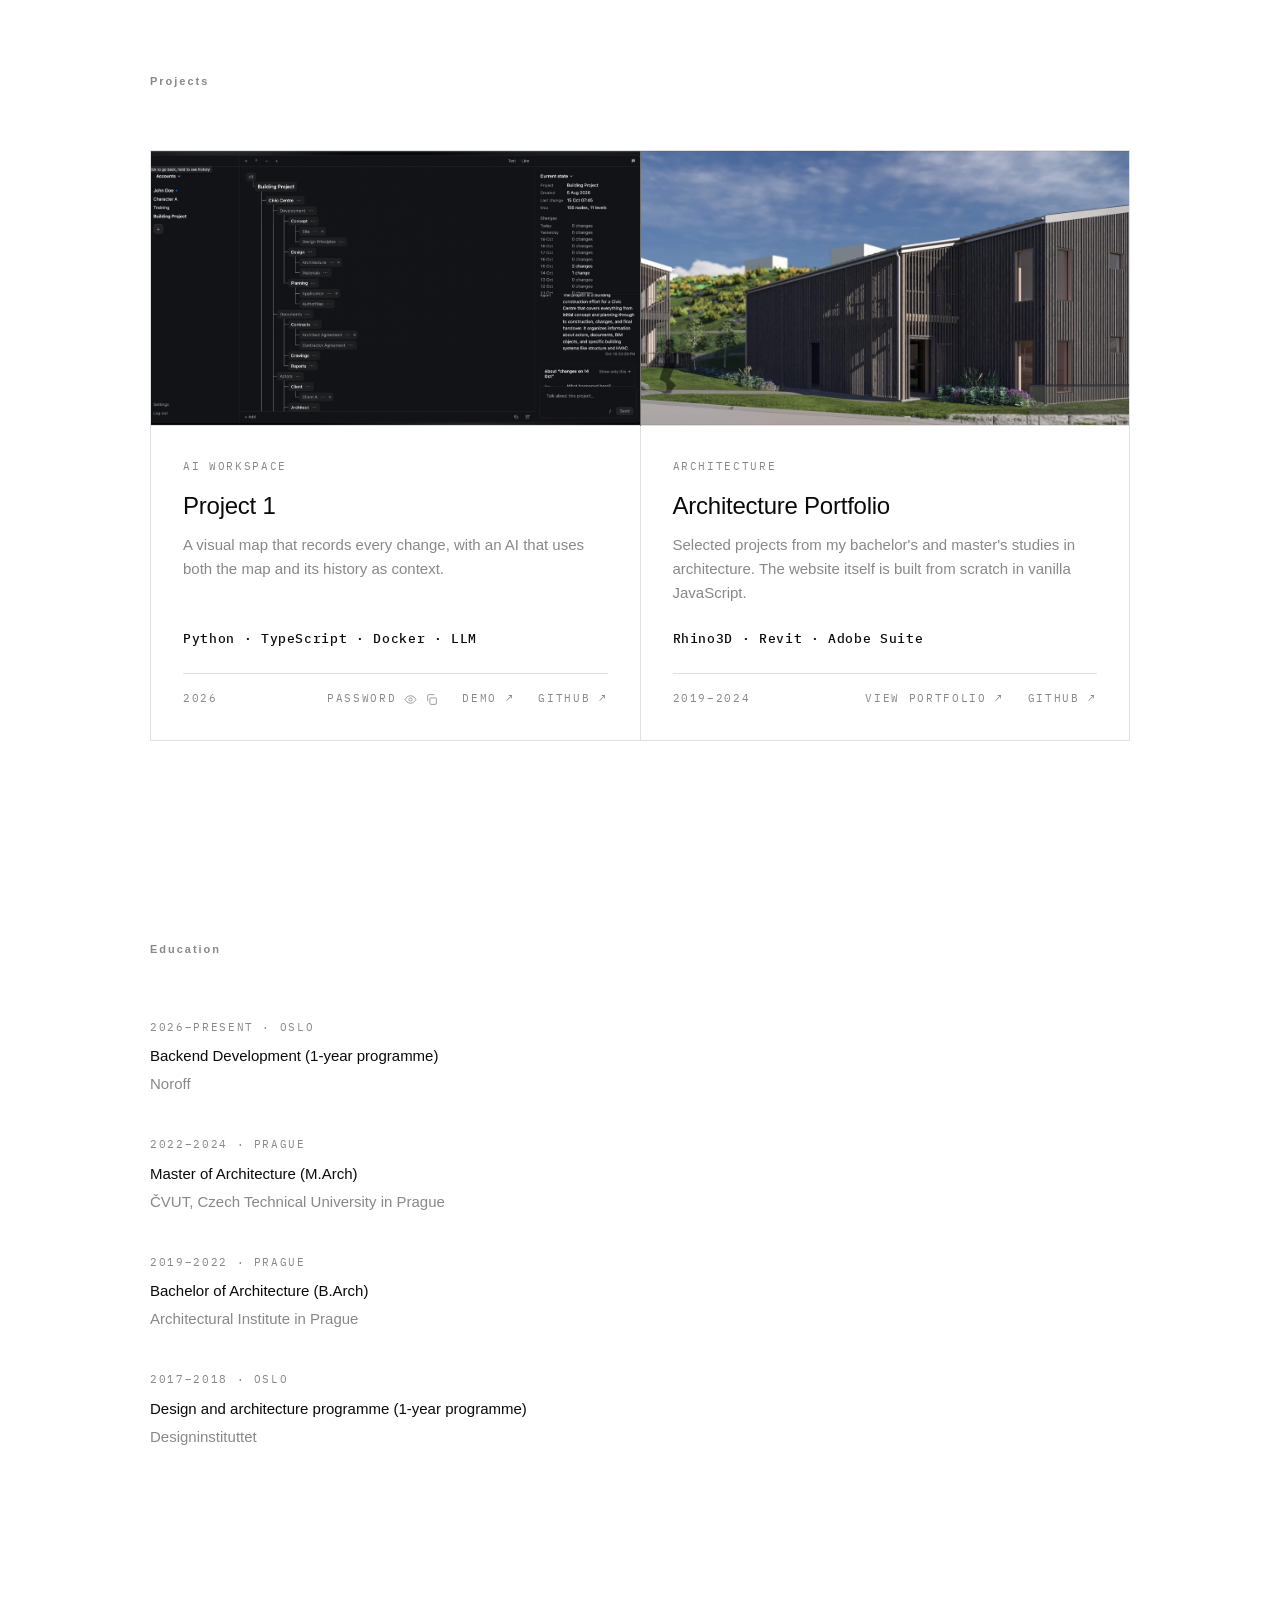
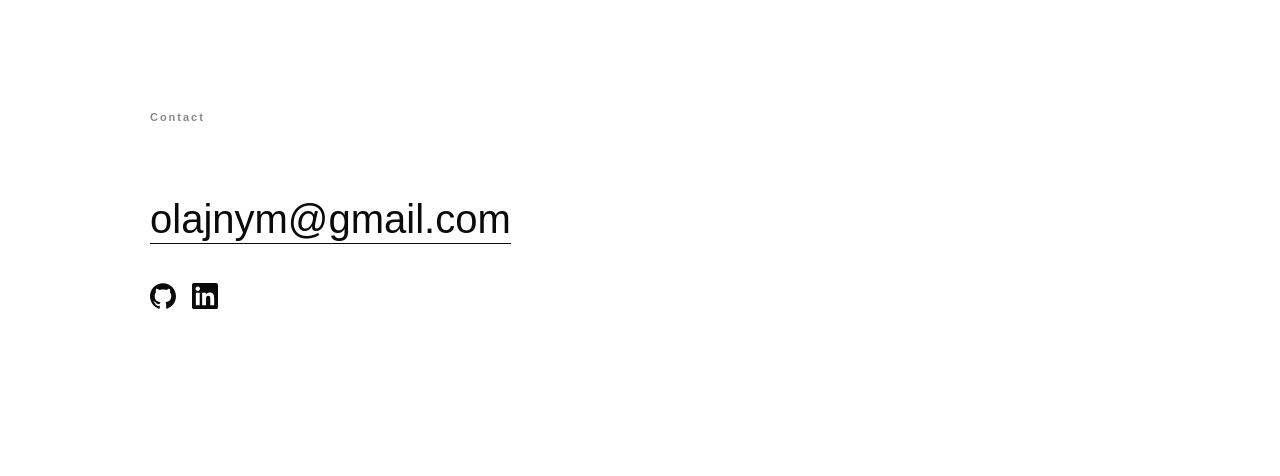
==== commit ccb12fdc: "About: bio replaced with a short portfolio description Co-Authored-By: Claude Opus 5.5 <noreply@anth" ====
--- a/index.html
+++ b/index.html
@@ -41,9 +41,7 @@
             <h2>About</h2>
             <div class="about-text">
                 <p class="bio-line">Hey, I'm Ola Jin.</p>
-                <p class="bio-line">I'm an architect with a background in architectural design, currently studying backend development at Noroff.</p>
-                <p class="bio-line">My introduction to programming came mostly through people around me. The field has revealed to me a rich and fascinating side I was not aware of.</p>
-                <p class="bio-line">I'm learning through building my own projects and exploring new concepts. I'm looking forward to discovering more in this intriguing field.</p>
+                <p class="bio-line">This portfolio showcases selected projects in architecture and software development. It includes both completed work and ongoing explorations. The aim is simply to provide an overview of my work and interests.</p>
             </div>
             <div class="about-image">
                 <img src="assets/images/profile.jpg" alt="Ola Jin Myhre Nymoen">
